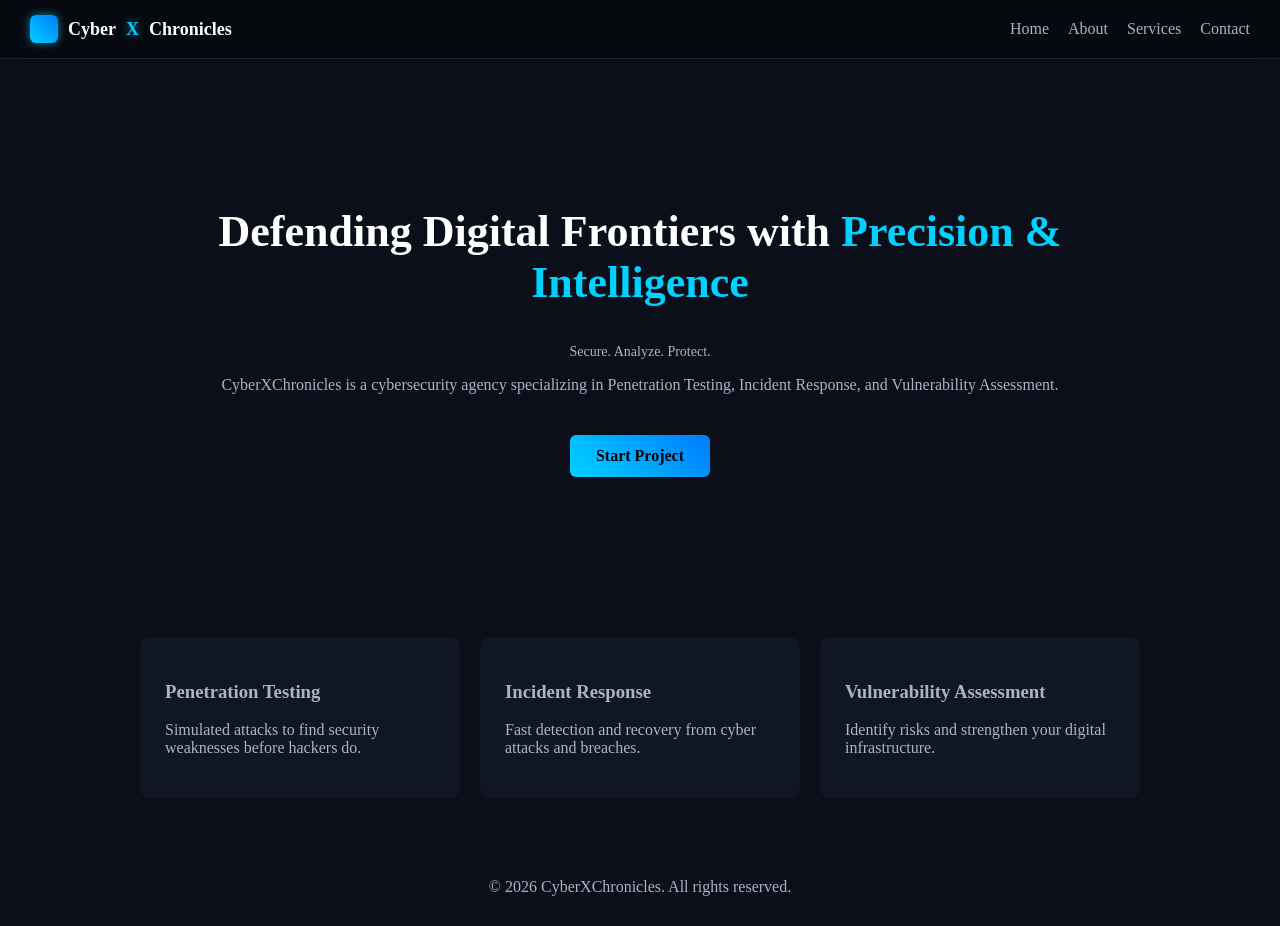
==== index.html @ 5a5d253e "Update index.html" ====
<!DOCTYPE html>
<html lang="en">
<head>
<meta charset="UTF-8">
<meta name="viewport" content="width=device-width, initial-scale=1.0">
<title>CyberXChronicles</title>

<link rel="icon" href="https://img.icons8.com/fluency/48/cyber-security.png">

<style>
:root{
  --bg:#0B0F19;
  --primary:#00D1FF;
  --text:#AAB4C5;
  --card:#111625;
  --glow:rgba(0,209,255,0.6);
}

body{
  margin:0;
  font-family:Segoe UI;
  background:var(--bg);
  color:var(--text);
}

/* HEADER */
header{
  display:flex;
  justify-content:space-between;
  align-items:center;
  padding:15px 30px;
  position:sticky;
  top:0;
  background:rgba(0,0,0,0.4);
  backdrop-filter:blur(10px);
  border-bottom:1px solid rgba(255,255,255,0.1);
}

/* LOGO */
.logo{
  display:flex;
  align-items:center;
  gap:10px;
  font-weight:bold;
  font-size:18px;
  color:white;
}

.logo-box{
  width:28px;
  height:28px;
  border-radius:6px;
  background:linear-gradient(45deg,#00D1FF,#007BFF);
  box-shadow:0 0 10px var(--glow);
}

.logo span{
  color:var(--primary);
  text-shadow:0 0 10px var(--glow);
}

/* NAV */
nav a{
  margin-left:15px;
  color:var(--text);
  text-decoration:none;
  transition:0.3s;
}

nav a:hover{
  color:var(--primary);
}

/* HERO */
.hero{
  text-align:center;
  padding:110px 20px;
  max-width:900px;
  margin:auto;
}

.hero h1{
  font-size:44px;
  color:white;
}

.hero span{
  color:var(--primary);
}

.tagline{
  margin-top:10px;
  font-size:14px;
  color:var(--text);
}

/* BUTTON */
.btn{
  display:inline-block;
  margin-top:25px;
  padding:12px 26px;
  background:linear-gradient(45deg,var(--primary),#007BFF);
  color:#000;
  font-weight:bold;
  border-radius:6px;
  text-decoration:none;
  transition:0.3s;
}

.btn:hover{
  box-shadow:0 0 18px var(--glow);
  transform:scale(1.05);
}

/* SECTION */
.section{
  max-width:1000px;
  margin:auto;
  padding:50px 20px;
}

.grid{
  display:grid;
  grid-template-columns:repeat(auto-fit,minmax(250px,1fr));
  gap:20px;
}

.card{
  background:var(--card);
  padding:25px;
  border-radius:10px;
  transition:0.3s;
}

.card:hover{
  transform:translateY(-6px);
  box-shadow:0 0 15px rgba(0,209,255,0.25);
}

/* FOOTER */
footer{
  text-align:center;
  padding:30px;
  color:var(--text);
}
</style>
</head>

<body>

<header>
  <div class="logo">
    <div class="logo-box"></div>
    Cyber<span>X</span>Chronicles
  </div>

  <nav>
    <a href="index.html">Home</a>
    <a href="about.html">About</a>
    <a href="services.html">Services</a>
    <a href="contact.html">Contact</a>
  </nav>
</header>

<!-- HERO -->
<section class="hero">
  <h1>Defending Digital Frontiers with <span>Precision & Intelligence</span></h1>

  <p class="tagline">Secure. Analyze. Protect.</p>

  <p>
    CyberXChronicles is a cybersecurity agency specializing in Penetration Testing,
    Incident Response, and Vulnerability Assessment.
  </p>

  <a href="services.html" class="btn">Start Project</a>
</section>

<!-- TRUST SECTION -->
<section class="section">
  <div class="grid">

    <div class="card">
      <h3>Penetration Testing</h3>
      <p>Simulated attacks to find security weaknesses before hackers do.</p>
    </div>

    <div class="card">
      <h3>Incident Response</h3>
      <p>Fast detection and recovery from cyber attacks and breaches.</p>
    </div>

    <div class="card">
      <h3>Vulnerability Assessment</h3>
      <p>Identify risks and strengthen your digital infrastructure.</p>
    </div>

  </div>
</section>

<footer>
  © 2026 CyberXChronicles. All rights reserved.
</footer>

</body>
</html>
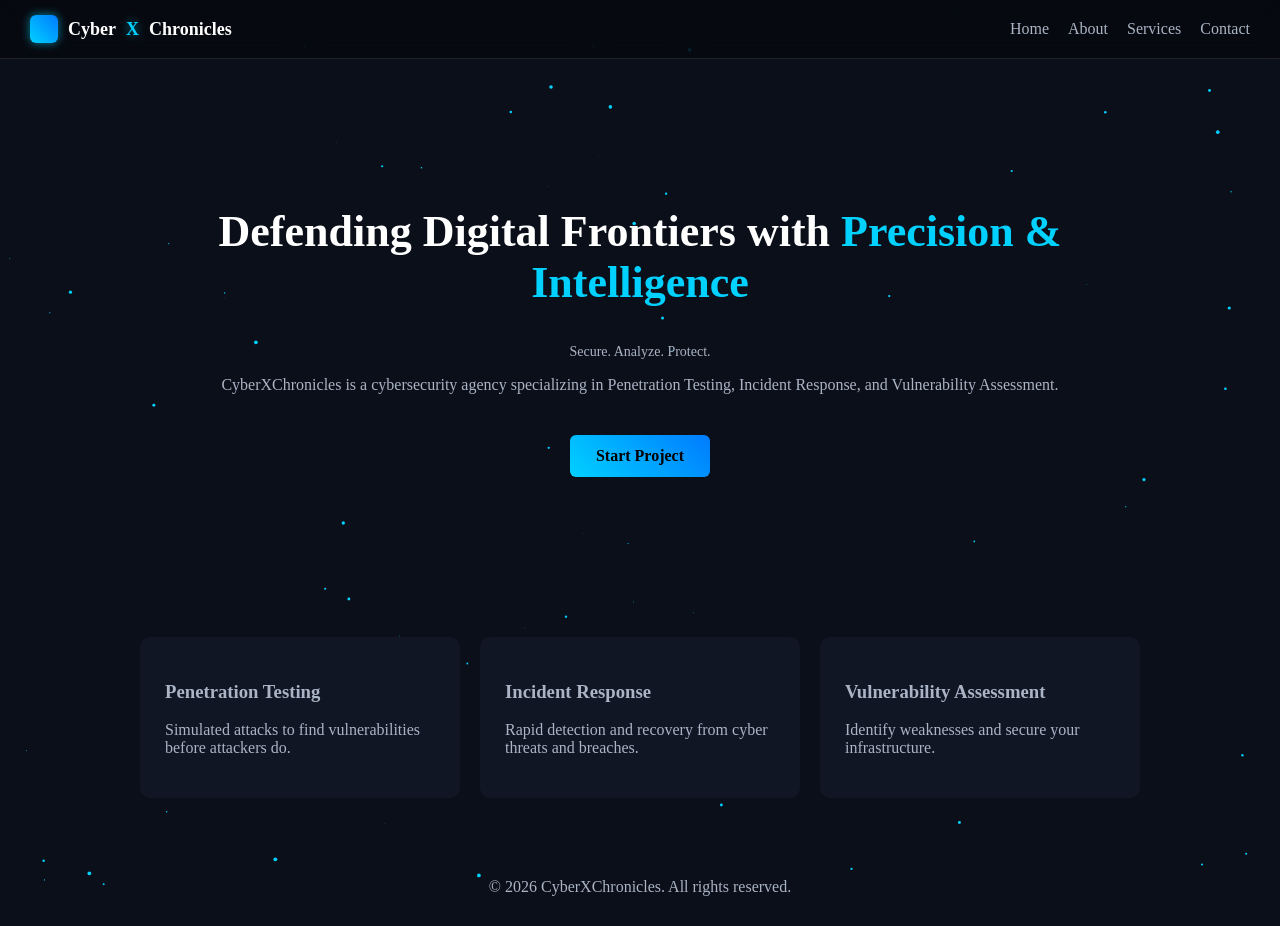
==== commit d2c37491: "Refactor index.html with new background animation" ====
--- a/index.html
+++ b/index.html
@@ -5,6 +5,7 @@
 <meta name="viewport" content="width=device-width, initial-scale=1.0">
 <title>CyberXChronicles</title>
 
+<!-- FAVICON -->
 <link rel="icon" href="https://img.icons8.com/fluency/48/cyber-security.png">
 
 <style>
@@ -21,6 +22,17 @@
   font-family:Segoe UI;
   background:var(--bg);
   color:var(--text);
+  overflow-x:hidden;
+}
+
+/* BACKGROUND */
+#bgCanvas{
+  position:fixed;
+  top:0;
+  left:0;
+  width:100%;
+  height:100%;
+  z-index:-1;
 }
 
 /* HEADER */
@@ -36,7 +48,6 @@
   border-bottom:1px solid rgba(255,255,255,0.1);
 }
 
-/* LOGO */
 .logo{
   display:flex;
   align-items:center;
@@ -59,7 +70,6 @@
   text-shadow:0 0 10px var(--glow);
 }
 
-/* NAV */
 nav a{
   margin-left:15px;
   color:var(--text);
@@ -91,10 +101,8 @@
 .tagline{
   margin-top:10px;
   font-size:14px;
-  color:var(--text);
-}
-
-/* BUTTON */
+}
+
 .btn{
   display:inline-block;
   margin-top:25px;
@@ -137,16 +145,17 @@
   box-shadow:0 0 15px rgba(0,209,255,0.25);
 }
 
-/* FOOTER */
 footer{
   text-align:center;
   padding:30px;
-  color:var(--text);
 }
 </style>
 </head>
 
 <body>
+
+<!-- CYBER BACKGROUND -->
+<canvas id="bgCanvas"></canvas>
 
 <header>
   <div class="logo">
@@ -169,30 +178,30 @@
   <p class="tagline">Secure. Analyze. Protect.</p>
 
   <p>
-    CyberXChronicles is a cybersecurity agency specializing in Penetration Testing,
-    Incident Response, and Vulnerability Assessment.
+    CyberXChronicles is a cybersecurity agency specializing in
+    Penetration Testing, Incident Response, and Vulnerability Assessment.
   </p>
 
   <a href="services.html" class="btn">Start Project</a>
 </section>
 
-<!-- TRUST SECTION -->
+<!-- SERVICES PREVIEW -->
 <section class="section">
   <div class="grid">
 
     <div class="card">
       <h3>Penetration Testing</h3>
-      <p>Simulated attacks to find security weaknesses before hackers do.</p>
+      <p>Simulated attacks to find vulnerabilities before attackers do.</p>
     </div>
 
     <div class="card">
       <h3>Incident Response</h3>
-      <p>Fast detection and recovery from cyber attacks and breaches.</p>
+      <p>Rapid detection and recovery from cyber threats and breaches.</p>
     </div>
 
     <div class="card">
       <h3>Vulnerability Assessment</h3>
-      <p>Identify risks and strengthen your digital infrastructure.</p>
+      <p>Identify weaknesses and secure your infrastructure.</p>
     </div>
 
   </div>
@@ -202,5 +211,53 @@
   © 2026 CyberXChronicles. All rights reserved.
 </footer>
 
+<!-- CYBER ANIMATION -->
+<script>
+const canvas = document.getElementById("bgCanvas");
+const ctx = canvas.getContext("2d");
+
+canvas.width = window.innerWidth;
+canvas.height = window.innerHeight;
+
+let particles = [];
+
+for(let i=0;i<80;i++){
+  particles.push({
+    x: Math.random()*canvas.width,
+    y: Math.random()*canvas.height,
+    size: Math.random()*2,
+    speedX: (Math.random()-0.5),
+    speedY: (Math.random()-0.5)
+  });
+}
+
+function animate(){
+  ctx.clearRect(0,0,canvas.width,canvas.height);
+
+  ctx.fillStyle = "#00D1FF";
+
+  particles.forEach(p=>{
+    p.x += p.speedX;
+    p.y += p.speedY;
+
+    if(p.x<0 || p.x>canvas.width) p.speedX *= -1;
+    if(p.y<0 || p.y>canvas.height) p.speedY *= -1;
+
+    ctx.beginPath();
+    ctx.arc(p.x,p.y,p.size,0,Math.PI*2);
+    ctx.fill();
+  });
+
+  requestAnimationFrame(animate);
+}
+
+animate();
+
+window.addEventListener("resize",()=>{
+  canvas.width = window.innerWidth;
+  canvas.height = window.innerHeight;
+});
+</script>
+
 </body>
 </html>
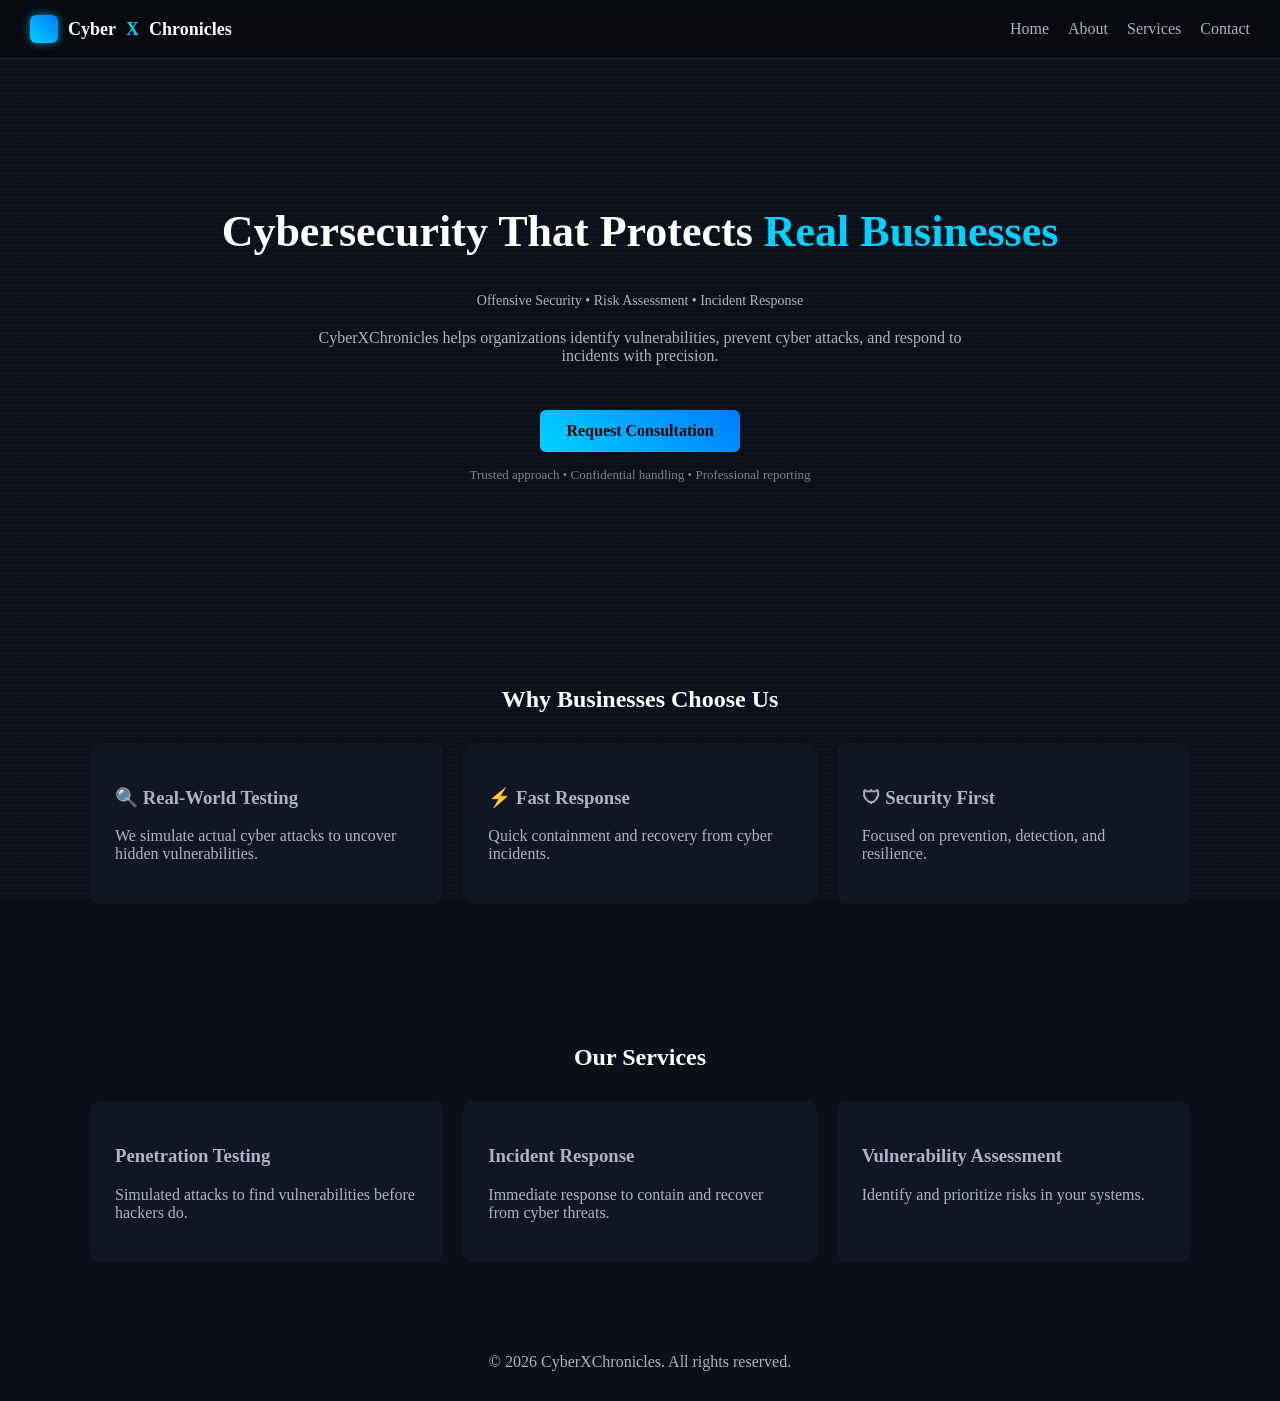
==== commit ef2609c1: "Refactor index.html for layout and design improvements Updated the HTML structure and styles for imp" ====
--- a/index.html
+++ b/index.html
@@ -5,7 +5,6 @@
 <meta name="viewport" content="width=device-width, initial-scale=1.0">
 <title>CyberXChronicles</title>
 
-<!-- FAVICON -->
 <link rel="icon" href="https://img.icons8.com/fluency/48/cyber-security.png">
 
 <style>
@@ -25,14 +24,31 @@
   overflow-x:hidden;
 }
 
-/* BACKGROUND */
+/* 🔥 CANVAS BACKGROUND */
 #bgCanvas{
   position:fixed;
   top:0;
   left:0;
   width:100%;
   height:100%;
+  z-index:-2;
+  opacity:0.4;
+}
+
+/* 🔥 SCANLINE EFFECT */
+.scanlines{
+  position:fixed;
+  width:100%;
+  height:100%;
+  background:repeating-linear-gradient(
+    to bottom,
+    rgba(255,255,255,0.02) 0px,
+    rgba(255,255,255,0.02) 1px,
+    transparent 2px,
+    transparent 4px
+  );
   z-index:-1;
+  pointer-events:none;
 }
 
 /* HEADER */
@@ -67,7 +83,6 @@
 
 .logo span{
   color:var(--primary);
-  text-shadow:0 0 10px var(--glow);
 }
 
 nav a{
@@ -122,9 +137,15 @@
 
 /* SECTION */
 .section{
-  max-width:1000px;
+  max-width:1100px;
   margin:auto;
-  padding:50px 20px;
+  padding:60px 20px;
+}
+
+.section h2{
+  text-align:center;
+  color:white;
+  margin-bottom:30px;
 }
 
 .grid{
@@ -154,8 +175,9 @@
 
 <body>
 
-<!-- CYBER BACKGROUND -->
+<!-- 🔥 BACKGROUND -->
 <canvas id="bgCanvas"></canvas>
+<div class="scanlines"></div>
 
 <header>
   <div class="logo">
@@ -173,37 +195,65 @@
 
 <!-- HERO -->
 <section class="hero">
-  <h1>Defending Digital Frontiers with <span>Precision & Intelligence</span></h1>
-
-  <p class="tagline">Secure. Analyze. Protect.</p>
-
-  <p>
-    CyberXChronicles is a cybersecurity agency specializing in
-    Penetration Testing, Incident Response, and Vulnerability Assessment.
+  <h1>Cybersecurity That Protects <span>Real Businesses</span></h1>
+
+  <p class="tagline">
+    Offensive Security • Risk Assessment • Incident Response
   </p>
 
-  <a href="services.html" class="btn">Start Project</a>
+  <p style="max-width:700px;margin:20px auto;">
+    CyberXChronicles helps organizations identify vulnerabilities,
+    prevent cyber attacks, and respond to incidents with precision.
+  </p>
+
+  <a href="contact.html" class="btn">Request Consultation</a>
+
+  <p style="margin-top:15px;font-size:13px;opacity:0.7;">
+    Trusted approach • Confidential handling • Professional reporting
+  </p>
 </section>
 
-<!-- SERVICES PREVIEW -->
+<!-- TRUST -->
 <section class="section">
+  <h2>Why Businesses Choose Us</h2>
+
   <div class="grid">
-
+    <div class="card">
+      <h3>🔍 Real-World Testing</h3>
+      <p>We simulate actual cyber attacks to uncover hidden vulnerabilities.</p>
+    </div>
+
+    <div class="card">
+      <h3>⚡ Fast Response</h3>
+      <p>Quick containment and recovery from cyber incidents.</p>
+    </div>
+
+    <div class="card">
+      <h3>🛡 Security First</h3>
+      <p>Focused on prevention, detection, and resilience.</p>
+    </div>
+  </div>
+</section>
+
+<!-- SERVICES -->
+<section class="section">
+  <h2>Our Services</h2>
+
+  <div class="grid">
     <div class="card">
       <h3>Penetration Testing</h3>
-      <p>Simulated attacks to find vulnerabilities before attackers do.</p>
+      <p>Simulated attacks to find vulnerabilities before hackers do.</p>
     </div>
 
     <div class="card">
       <h3>Incident Response</h3>
-      <p>Rapid detection and recovery from cyber threats and breaches.</p>
+      <p>Immediate response to contain and recover from cyber threats.</p>
     </div>
 
     <div class="card">
       <h3>Vulnerability Assessment</h3>
-      <p>Identify weaknesses and secure your infrastructure.</p>
-    </div>
-
+      <p>Identify and prioritize risks in your systems.</p>
+    </div>
   </div>
 </section>
 
@@ -211,7 +261,7 @@
   © 2026 CyberXChronicles. All rights reserved.
 </footer>
 
-<!-- CYBER ANIMATION -->
+<!-- 🔥 PROFESSIONAL GRID ANIMATION -->
 <script>
 const canvas = document.getElementById("bgCanvas");
 const ctx = canvas.getContext("2d");
@@ -219,39 +269,37 @@
 canvas.width = window.innerWidth;
 canvas.height = window.innerHeight;
 
-let particles = [];
-
-for(let i=0;i<80;i++){
-  particles.push({
-    x: Math.random()*canvas.width,
-    y: Math.random()*canvas.height,
-    size: Math.random()*2,
-    speedX: (Math.random()-0.5),
-    speedY: (Math.random()-0.5)
-  });
-}
-
-function animate(){
+let offset = 0;
+
+function drawGrid(){
   ctx.clearRect(0,0,canvas.width,canvas.height);
 
-  ctx.fillStyle = "#00D1FF";
-
-  particles.forEach(p=>{
-    p.x += p.speedX;
-    p.y += p.speedY;
-
-    if(p.x<0 || p.x>canvas.width) p.speedX *= -1;
-    if(p.y<0 || p.y>canvas.height) p.speedY *= -1;
-
+  ctx.strokeStyle = "rgba(0, 209, 255, 0.08)";
+  ctx.lineWidth = 1;
+
+  const spacing = 40;
+
+  for(let x = offset; x < canvas.width; x += spacing){
     ctx.beginPath();
-    ctx.arc(p.x,p.y,p.size,0,Math.PI*2);
-    ctx.fill();
-  });
-
-  requestAnimationFrame(animate);
-}
-
-animate();
+    ctx.moveTo(x,0);
+    ctx.lineTo(x,canvas.height);
+    ctx.stroke();
+  }
+
+  for(let y = offset; y < canvas.height; y += spacing){
+    ctx.beginPath();
+    ctx.moveTo(0,y);
+    ctx.lineTo(canvas.width,y);
+    ctx.stroke();
+  }
+
+  offset += 0.3;
+  if(offset > spacing) offset = 0;
+
+  requestAnimationFrame(drawGrid);
+}
+
+drawGrid();
 
 window.addEventListener("resize",()=>{
   canvas.width = window.innerWidth;
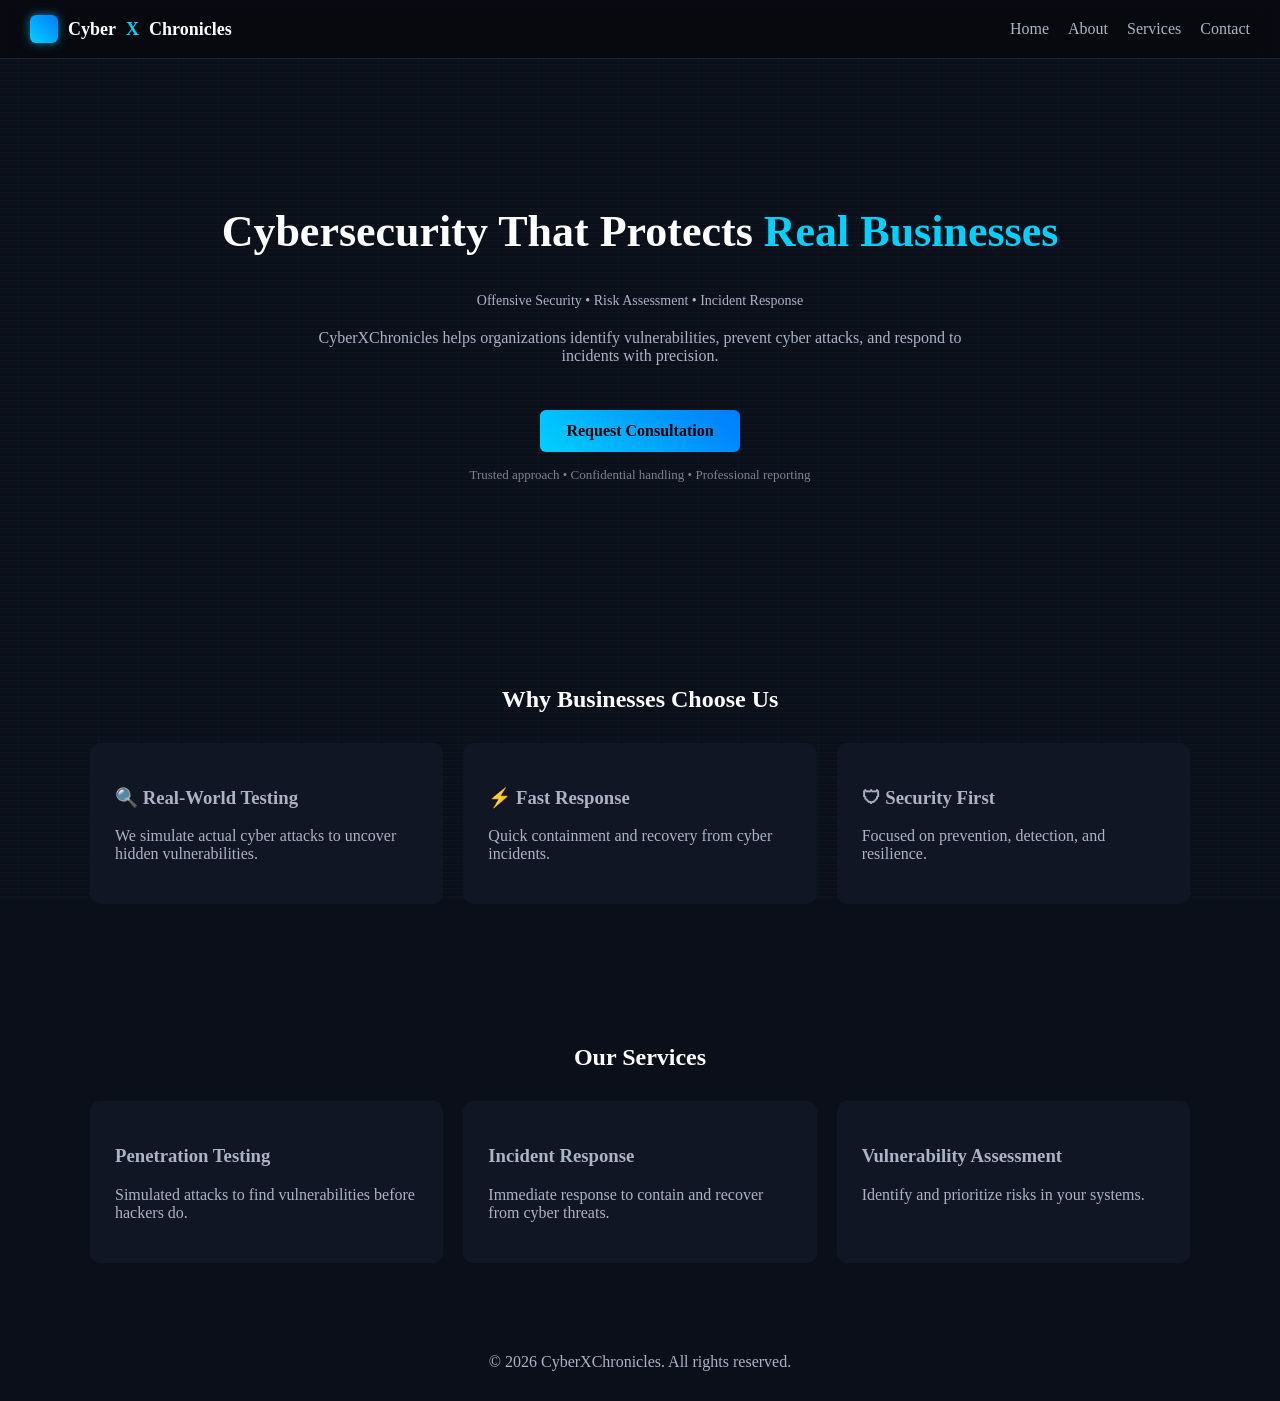
==== commit 8822fa99: "Fix HTML entity encoding in index.html" ====
--- a/index.html
+++ b/index.html
@@ -206,7 +206,7 @@
     prevent cyber attacks, and respond to incidents with precision.
   </p>
 
-  <a href="contact.html" class="btn">Request Consultation</a>
+  <a href="services.html" class="btn">Request Consultation</a>
 
   <p style="margin-top:15px;font-size:13px;opacity:0.7;">
     Trusted approach • Confidential handling • Professional reporting
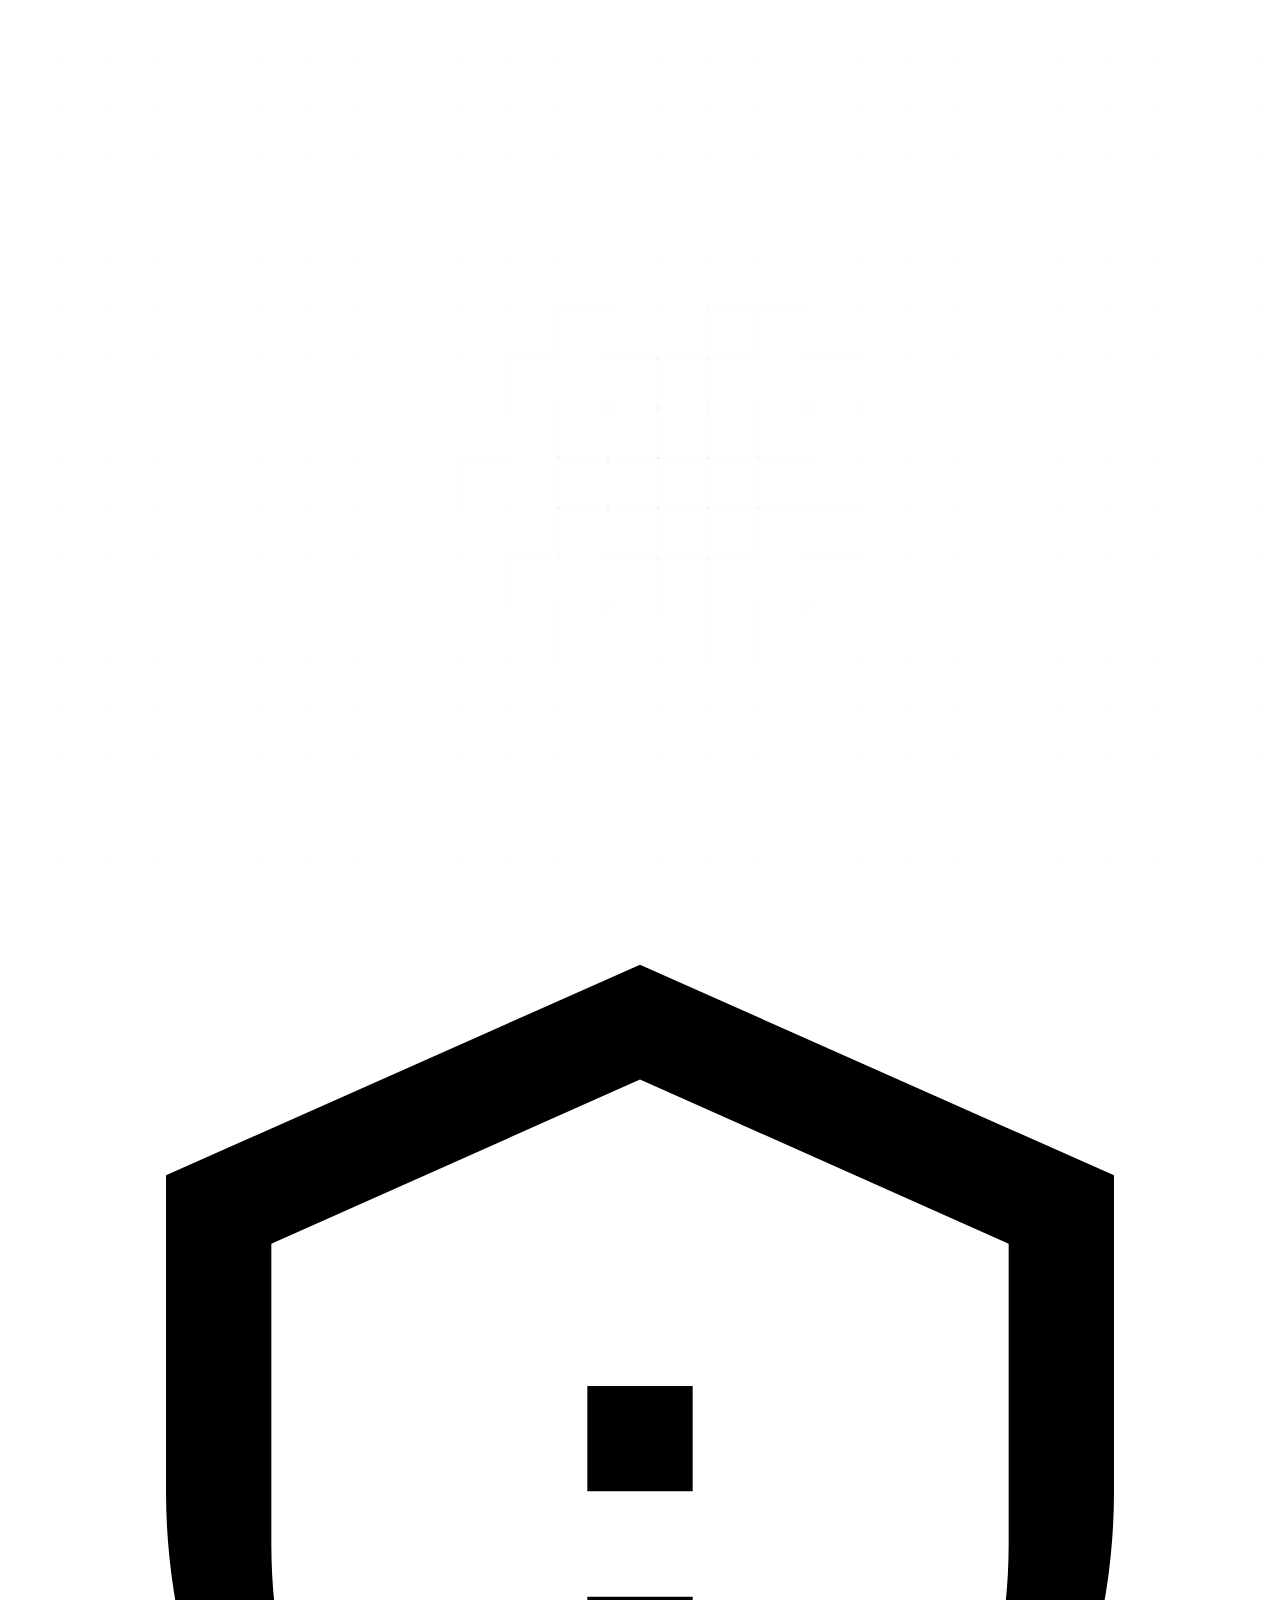
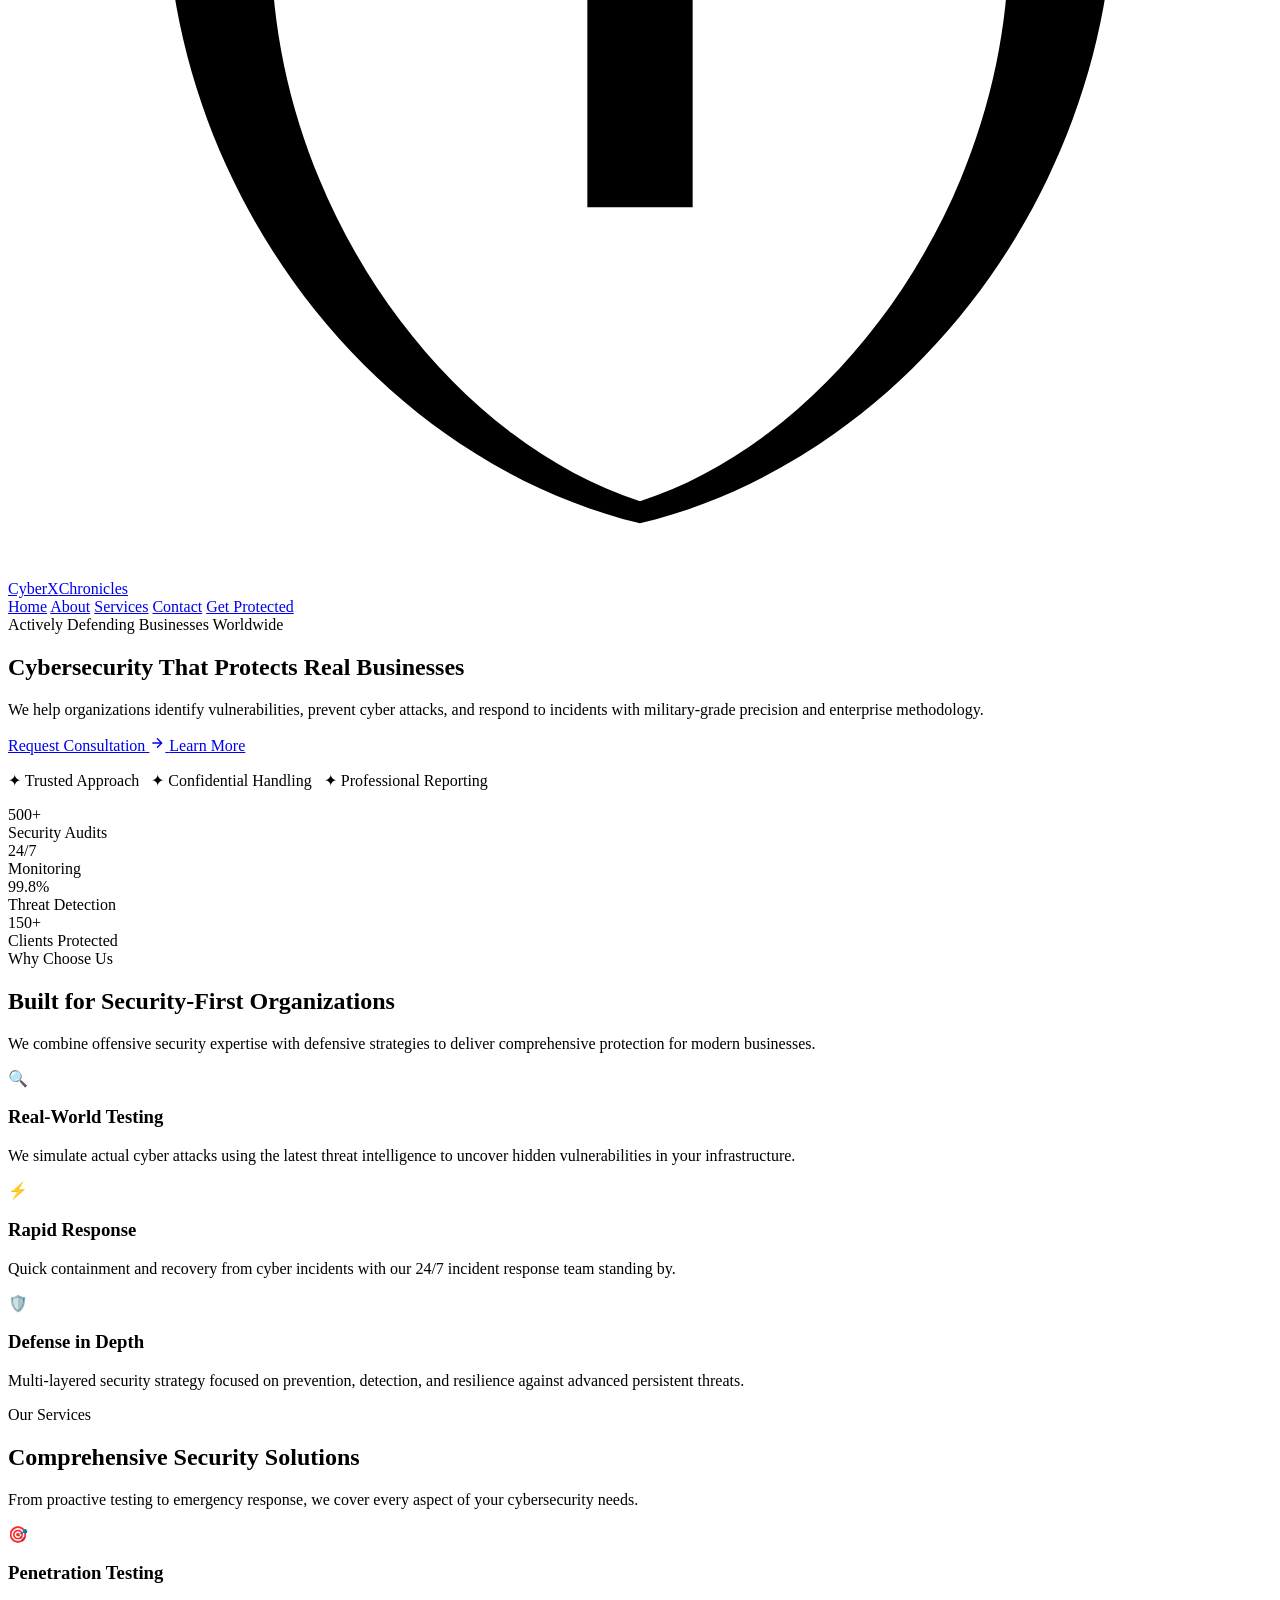
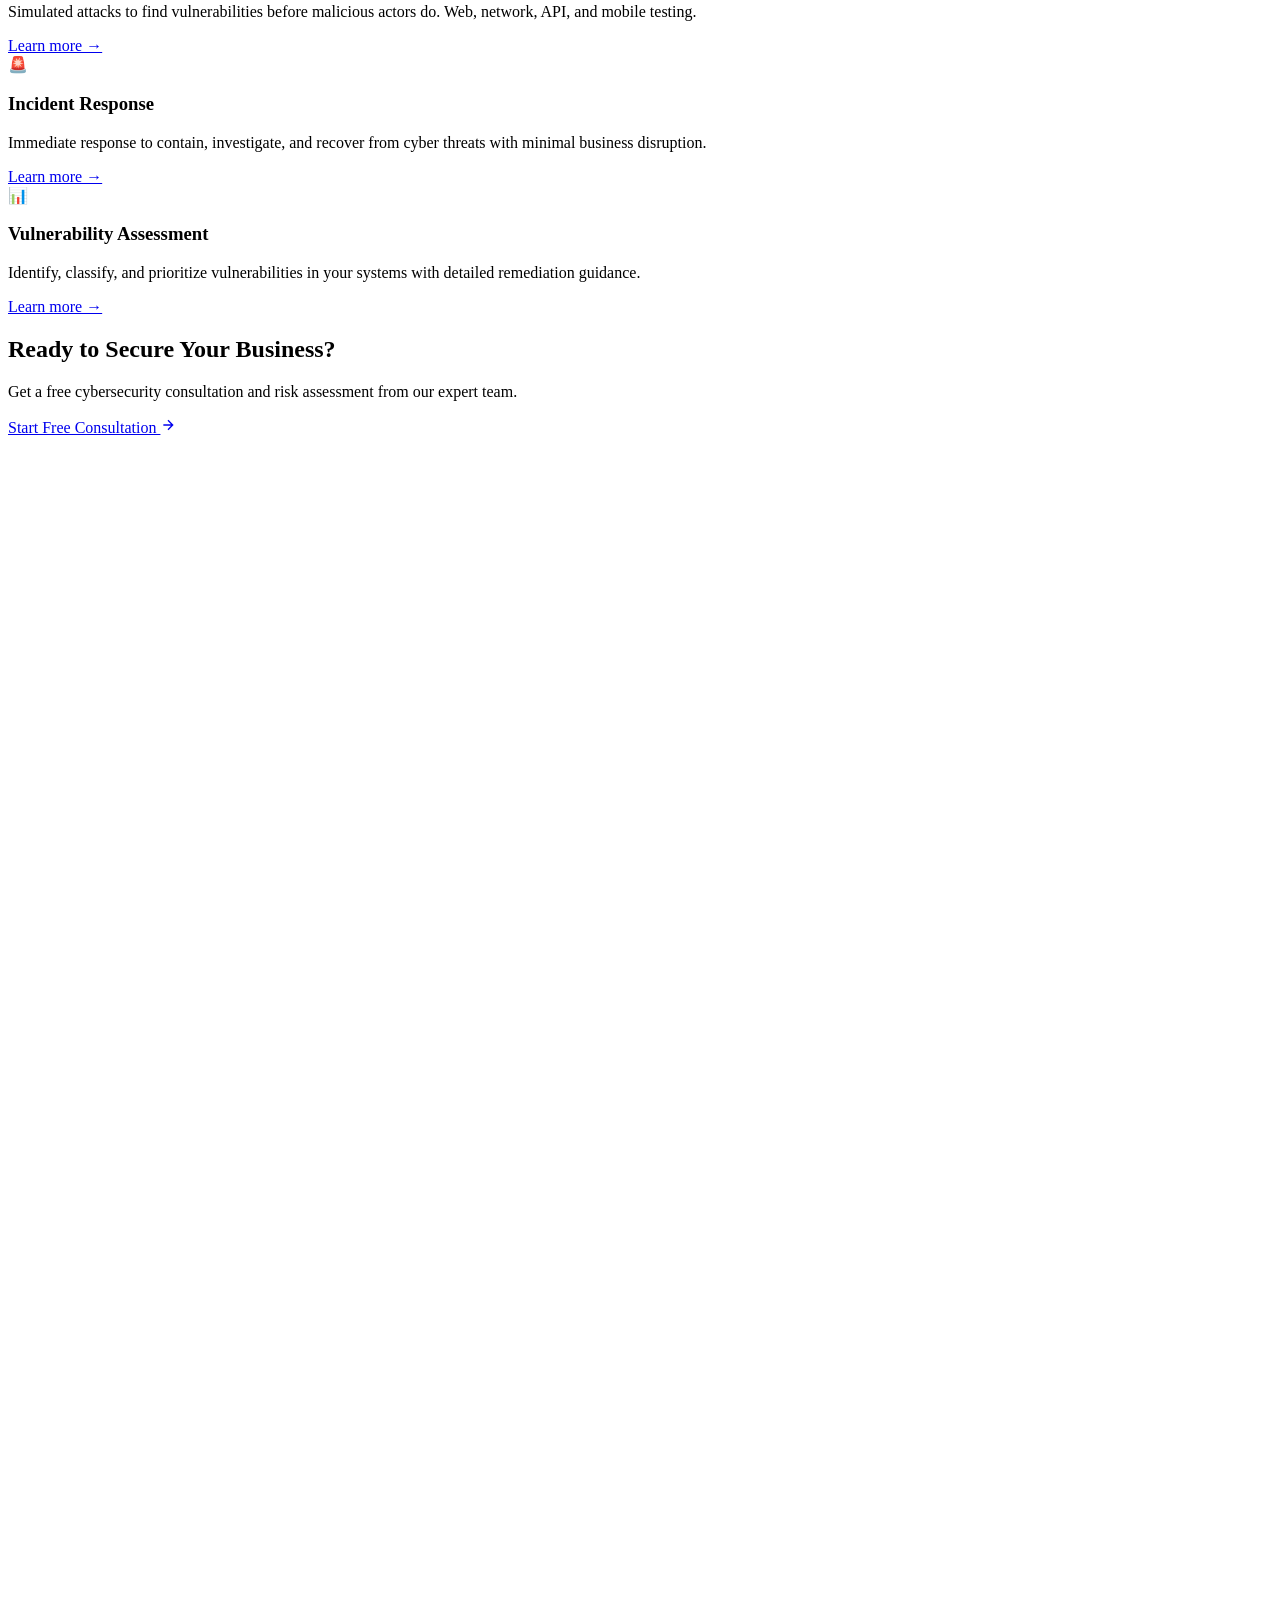
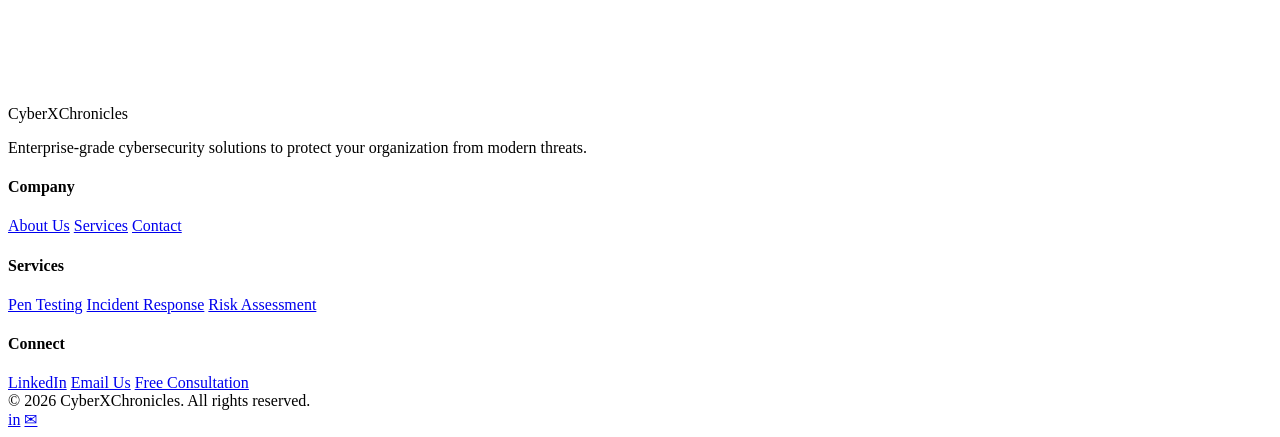
==== commit 5fffb25c: "Refactor index.html for improved structure and content Updated the index.html file to enhance the st" ====
--- a/index.html
+++ b/index.html
@@ -3,308 +3,279 @@
 <head>
 <meta charset="UTF-8">
 <meta name="viewport" content="width=device-width, initial-scale=1.0">
-<title>CyberXChronicles</title>
-
+<title>CyberXChronicles — Enterprise Cybersecurity Solutions</title>
+<meta name="description" content="CyberXChronicles provides enterprise-grade penetration testing, incident response, and vulnerability assessment services to protect your business.">
 <link rel="icon" href="https://img.icons8.com/fluency/48/cyber-security.png">
-
-<style>
-:root{
-  --bg:#0B0F19;
-  --primary:#00D1FF;
-  --text:#AAB4C5;
-  --card:#111625;
-  --glow:rgba(0,209,255,0.6);
-}
-
-body{
-  margin:0;
-  font-family:Segoe UI;
-  background:var(--bg);
-  color:var(--text);
-  overflow-x:hidden;
-}
-
-/* 🔥 CANVAS BACKGROUND */
-#bgCanvas{
-  position:fixed;
-  top:0;
-  left:0;
-  width:100%;
-  height:100%;
-  z-index:-2;
-  opacity:0.4;
-}
-
-/* 🔥 SCANLINE EFFECT */
-.scanlines{
-  position:fixed;
-  width:100%;
-  height:100%;
-  background:repeating-linear-gradient(
-    to bottom,
-    rgba(255,255,255,0.02) 0px,
-    rgba(255,255,255,0.02) 1px,
-    transparent 2px,
-    transparent 4px
-  );
-  z-index:-1;
-  pointer-events:none;
-}
-
-/* HEADER */
-header{
-  display:flex;
-  justify-content:space-between;
-  align-items:center;
-  padding:15px 30px;
-  position:sticky;
-  top:0;
-  background:rgba(0,0,0,0.4);
-  backdrop-filter:blur(10px);
-  border-bottom:1px solid rgba(255,255,255,0.1);
-}
-
-.logo{
-  display:flex;
-  align-items:center;
-  gap:10px;
-  font-weight:bold;
-  font-size:18px;
-  color:white;
-}
-
-.logo-box{
-  width:28px;
-  height:28px;
-  border-radius:6px;
-  background:linear-gradient(45deg,#00D1FF,#007BFF);
-  box-shadow:0 0 10px var(--glow);
-}
-
-.logo span{
-  color:var(--primary);
-}
-
-nav a{
-  margin-left:15px;
-  color:var(--text);
-  text-decoration:none;
-  transition:0.3s;
-}
-
-nav a:hover{
-  color:var(--primary);
-}
-
-/* HERO */
-.hero{
-  text-align:center;
-  padding:110px 20px;
-  max-width:900px;
-  margin:auto;
-}
-
-.hero h1{
-  font-size:44px;
-  color:white;
-}
-
-.hero span{
-  color:var(--primary);
-}
-
-.tagline{
-  margin-top:10px;
-  font-size:14px;
-}
-
-.btn{
-  display:inline-block;
-  margin-top:25px;
-  padding:12px 26px;
-  background:linear-gradient(45deg,var(--primary),#007BFF);
-  color:#000;
-  font-weight:bold;
-  border-radius:6px;
-  text-decoration:none;
-  transition:0.3s;
-}
-
-.btn:hover{
-  box-shadow:0 0 18px var(--glow);
-  transform:scale(1.05);
-}
-
-/* SECTION */
-.section{
-  max-width:1100px;
-  margin:auto;
-  padding:60px 20px;
-}
-
-.section h2{
-  text-align:center;
-  color:white;
-  margin-bottom:30px;
-}
-
-.grid{
-  display:grid;
-  grid-template-columns:repeat(auto-fit,minmax(250px,1fr));
-  gap:20px;
-}
-
-.card{
-  background:var(--card);
-  padding:25px;
-  border-radius:10px;
-  transition:0.3s;
-}
-
-.card:hover{
-  transform:translateY(-6px);
-  box-shadow:0 0 15px rgba(0,209,255,0.25);
-}
-
-footer{
-  text-align:center;
-  padding:30px;
-}
-</style>
+<link rel="stylesheet" href="style.css">
 </head>
 
 <body>
 
-<!-- 🔥 BACKGROUND -->
+<!-- BG EFFECTS -->
 <canvas id="bgCanvas"></canvas>
-<div class="scanlines"></div>
-
+<div class="bg-glow bg-glow-1"></div>
+<div class="bg-glow bg-glow-2"></div>
+
+<!-- HEADER -->
 <header>
-  <div class="logo">
-    <div class="logo-box"></div>
-    Cyber<span>X</span>Chronicles
-  </div>
+  <a href="index.html" class="logo">
+    <div class="logo-icon">
+      <svg viewBox="0 0 24 24"><path d="M12 1L3 5v6c0 5.55 3.84 10.74 9 12 5.16-1.26 9-6.45 9-12V5l-9-4zm0 2.18l7 3.12v5.7c0 4.83-3.23 9.36-7 10.58-3.77-1.22-7-5.75-7-10.58V6.3l7-3.12zm-1 5.82v2h2v-2h-2zm0 4v4h2v-4h-2z"/></svg>
+    </div>
+    <span class="logo-text">Cyber<span>X</span>Chronicles</span>
+  </a>
 
   <nav>
-    <a href="index.html">Home</a>
+    <a href="index.html" class="active">Home</a>
     <a href="about.html">About</a>
     <a href="services.html">Services</a>
     <a href="contact.html">Contact</a>
+    <a href="services.html" class="nav-cta">Get Protected</a>
   </nav>
 </header>
 
 <!-- HERO -->
 <section class="hero">
-  <h1>Cybersecurity That Protects <span>Real Businesses</span></h1>
-
-  <p class="tagline">
-    Offensive Security • Risk Assessment • Incident Response
+  <div class="hero-badge">
+    <span class="dot"></span>
+    Actively Defending Businesses Worldwide
+  </div>
+
+  <h1>Cybersecurity That Protects <span class="gradient-text">Real Businesses</span></h1>
+
+  <p class="subtitle">
+    We help organizations identify vulnerabilities, prevent cyber attacks, and respond to incidents with military-grade precision and enterprise methodology.
   </p>
 
-  <p style="max-width:700px;margin:20px auto;">
-    CyberXChronicles helps organizations identify vulnerabilities,
-    prevent cyber attacks, and respond to incidents with precision.
+  <div class="hero-actions">
+    <a href="services.html" class="btn-primary">
+      Request Consultation
+      <svg width="16" height="16" viewBox="0 0 24 24" fill="none" stroke="currentColor" stroke-width="2"><path d="M5 12h14M12 5l7 7-7 7"/></svg>
+    </a>
+    <a href="about.html" class="btn-secondary">
+      Learn More
+    </a>
+  </div>
+
+  <p class="hero-trust">
+    ✦ Trusted Approach &nbsp; ✦ Confidential Handling &nbsp; ✦ Professional Reporting
   </p>
-
-  <a href="services.html" class="btn">Request Consultation</a>
-
-  <p style="margin-top:15px;font-size:13px;opacity:0.7;">
-    Trusted approach • Confidential handling • Professional reporting
-  </p>
-</section>
-
-<!-- TRUST -->
-<section class="section">
-  <h2>Why Businesses Choose Us</h2>
-
-  <div class="grid">
-    <div class="card">
-      <h3>🔍 Real-World Testing</h3>
-      <p>We simulate actual cyber attacks to uncover hidden vulnerabilities.</p>
-    </div>
-
-    <div class="card">
-      <h3>⚡ Fast Response</h3>
-      <p>Quick containment and recovery from cyber incidents.</p>
-    </div>
-
-    <div class="card">
-      <h3>🛡 Security First</h3>
-      <p>Focused on prevention, detection, and resilience.</p>
+</section>
+
+<!-- STATS -->
+<section class="section fade-in">
+  <div class="stats-grid">
+    <div class="stat-item">
+      <div class="stat-number">500<span>+</span></div>
+      <div class="stat-label">Security Audits</div>
+    </div>
+    <div class="stat-item">
+      <div class="stat-number">24<span>/7</span></div>
+      <div class="stat-label">Monitoring</div>
+    </div>
+    <div class="stat-item">
+      <div class="stat-number">99.8<span>%</span></div>
+      <div class="stat-label">Threat Detection</div>
+    </div>
+    <div class="stat-item">
+      <div class="stat-number">150<span>+</span></div>
+      <div class="stat-label">Clients Protected</div>
+    </div>
+  </div>
+</section>
+
+<!-- WHY US -->
+<section class="section fade-in">
+  <div class="section-label">Why Choose Us</div>
+  <h2>Built for Security-First Organizations</h2>
+  <p class="section-desc">We combine offensive security expertise with defensive strategies to deliver comprehensive protection for modern businesses.</p>
+
+  <div class="grid grid-3">
+    <div class="card">
+      <div class="card-icon">🔍</div>
+      <h3>Real-World Testing</h3>
+      <p>We simulate actual cyber attacks using the latest threat intelligence to uncover hidden vulnerabilities in your infrastructure.</p>
+    </div>
+
+    <div class="card">
+      <div class="card-icon">⚡</div>
+      <h3>Rapid Response</h3>
+      <p>Quick containment and recovery from cyber incidents with our 24/7 incident response team standing by.</p>
+    </div>
+
+    <div class="card">
+      <div class="card-icon">🛡️</div>
+      <h3>Defense in Depth</h3>
+      <p>Multi-layered security strategy focused on prevention, detection, and resilience against advanced persistent threats.</p>
     </div>
   </div>
 </section>
 
 <!-- SERVICES -->
-<section class="section">
-  <h2>Our Services</h2>
-
-  <div class="grid">
-    <div class="card">
+<section class="section fade-in">
+  <div class="section-center">
+    <div class="section-label">Our Services</div>
+    <h2>Comprehensive Security Solutions</h2>
+    <p class="section-desc">From proactive testing to emergency response, we cover every aspect of your cybersecurity needs.</p>
+  </div>
+
+  <div class="grid grid-3">
+    <div class="card">
+      <div class="card-icon">🎯</div>
       <h3>Penetration Testing</h3>
-      <p>Simulated attacks to find vulnerabilities before hackers do.</p>
-    </div>
-
-    <div class="card">
+      <p>Simulated attacks to find vulnerabilities before malicious actors do. Web, network, API, and mobile testing.</p>
+      <a href="services.html" class="card-link">Learn more →</a>
+    </div>
+
+    <div class="card">
+      <div class="card-icon">🚨</div>
       <h3>Incident Response</h3>
-      <p>Immediate response to contain and recover from cyber threats.</p>
-    </div>
-
-    <div class="card">
+      <p>Immediate response to contain, investigate, and recover from cyber threats with minimal business disruption.</p>
+      <a href="services.html" class="card-link">Learn more →</a>
+    </div>
+
+    <div class="card">
+      <div class="card-icon">📊</div>
       <h3>Vulnerability Assessment</h3>
-      <p>Identify and prioritize risks in your systems.</p>
-    </div>
-  </div>
-</section>
-
+      <p>Identify, classify, and prioritize vulnerabilities in your systems with detailed remediation guidance.</p>
+      <a href="services.html" class="card-link">Learn more →</a>
+    </div>
+  </div>
+</section>
+
+<!-- CTA -->
+<section class="section fade-in">
+  <div class="cta-banner">
+    <h2>Ready to Secure Your Business?</h2>
+    <p>Get a free cybersecurity consultation and risk assessment from our expert team.</p>
+    <a href="services.html" class="btn-primary">
+      Start Free Consultation
+      <svg width="16" height="16" viewBox="0 0 24 24" fill="none" stroke="currentColor" stroke-width="2"><path d="M5 12h14M12 5l7 7-7 7"/></svg>
+    </a>
+  </div>
+</section>
+
+<!-- FOOTER -->
 <footer>
-  © 2026 CyberXChronicles. All rights reserved.
+  <div class="footer-inner">
+    <div class="footer-brand">
+      <div class="logo">
+        <div class="logo-icon">
+          <svg viewBox="0 0 24 24"><path d="M12 1L3 5v6c0 5.55 3.84 10.74 9 12 5.16-1.26 9-6.45 9-12V5l-9-4z" fill="white"/></svg>
+        </div>
+        <span class="logo-text">Cyber<span>X</span>Chronicles</span>
+      </div>
+      <p>Enterprise-grade cybersecurity solutions to protect your organization from modern threats.</p>
+    </div>
+
+    <div class="footer-col">
+      <h4>Company</h4>
+      <a href="about.html">About Us</a>
+      <a href="services.html">Services</a>
+      <a href="contact.html">Contact</a>
+    </div>
+
+    <div class="footer-col">
+      <h4>Services</h4>
+      <a href="services.html">Pen Testing</a>
+      <a href="services.html">Incident Response</a>
+      <a href="services.html">Risk Assessment</a>
+    </div>
+
+    <div class="footer-col">
+      <h4>Connect</h4>
+      <a href="https://www.linkedin.com/company/cyberxchronicles/" target="_blank">LinkedIn</a>
+      <a href="contact.html">Email Us</a>
+      <a href="services.html">Free Consultation</a>
+    </div>
+  </div>
+
+  <div class="footer-bottom">
+    <span>© 2026 CyberXChronicles. All rights reserved.</span>
+    <div class="footer-socials">
+      <a href="https://www.linkedin.com/company/cyberxchronicles/" target="_blank" title="LinkedIn">in</a>
+      <a href="contact.html" title="Email">✉</a>
+    </div>
+  </div>
 </footer>
 
-<!-- 🔥 PROFESSIONAL GRID ANIMATION -->
+<!-- SCRIPTS -->
 <script>
+// Grid animation
 const canvas = document.getElementById("bgCanvas");
 const ctx = canvas.getContext("2d");
-
 canvas.width = window.innerWidth;
 canvas.height = window.innerHeight;
 
 let offset = 0;
-
-function drawGrid(){
-  ctx.clearRect(0,0,canvas.width,canvas.height);
-
-  ctx.strokeStyle = "rgba(0, 209, 255, 0.08)";
-  ctx.lineWidth = 1;
-
-  const spacing = 40;
-
-  for(let x = offset; x < canvas.width; x += spacing){
-    ctx.beginPath();
-    ctx.moveTo(x,0);
-    ctx.lineTo(x,canvas.height);
-    ctx.stroke();
+let mouseX = canvas.width / 2;
+let mouseY = canvas.height / 2;
+
+document.addEventListener("mousemove", e => {
+  mouseX = e.clientX;
+  mouseY = e.clientY;
+});
+
+function drawGrid() {
+  ctx.clearRect(0, 0, canvas.width, canvas.height);
+
+  const spacing = 50;
+  const maxDist = 250;
+
+  for (let x = 0; x < canvas.width; x += spacing) {
+    for (let y = 0; y < canvas.height; y += spacing) {
+      const dx = x - mouseX;
+      const dy = y - mouseY;
+      const dist = Math.sqrt(dx * dx + dy * dy);
+      const alpha = Math.max(0.03, 0.15 * (1 - dist / maxDist));
+
+      ctx.beginPath();
+      ctx.arc(x, y, 1.2, 0, Math.PI * 2);
+      ctx.fillStyle = `rgba(14, 165, 233, ${alpha})`;
+      ctx.fill();
+
+      if (dist < maxDist) {
+        ctx.beginPath();
+        ctx.moveTo(x, y);
+        if (x + spacing < canvas.width) {
+          ctx.lineTo(x + spacing, y);
+          ctx.strokeStyle = `rgba(14, 165, 233, ${alpha * 0.4})`;
+          ctx.lineWidth = 0.5;
+          ctx.stroke();
+        }
+        ctx.beginPath();
+        ctx.moveTo(x, y);
+        if (y + spacing < canvas.height) {
+          ctx.lineTo(x, y + spacing);
+          ctx.strokeStyle = `rgba(14, 165, 233, ${alpha * 0.4})`;
+          ctx.lineWidth = 0.5;
+          ctx.stroke();
+        }
+      }
+    }
   }
 
-  for(let y = offset; y < canvas.height; y += spacing){
-    ctx.beginPath();
-    ctx.moveTo(0,y);
-    ctx.lineTo(canvas.width,y);
-    ctx.stroke();
-  }
-
-  offset += 0.3;
-  if(offset > spacing) offset = 0;
-
+  offset += 0.2;
   requestAnimationFrame(drawGrid);
 }
 
 drawGrid();
 
-window.addEventListener("resize",()=>{
+window.addEventListener("resize", () => {
   canvas.width = window.innerWidth;
   canvas.height = window.innerHeight;
 });
+
+// Scroll reveal
+const observer = new IntersectionObserver((entries) => {
+  entries.forEach(entry => {
+    if (entry.isIntersecting) {
+      entry.target.classList.add('visible');
+    }
+  });
+}, { threshold: 0.1 });
+
+document.querySelectorAll('.fade-in').forEach(el => observer.observe(el));
 </script>
 
 </body>
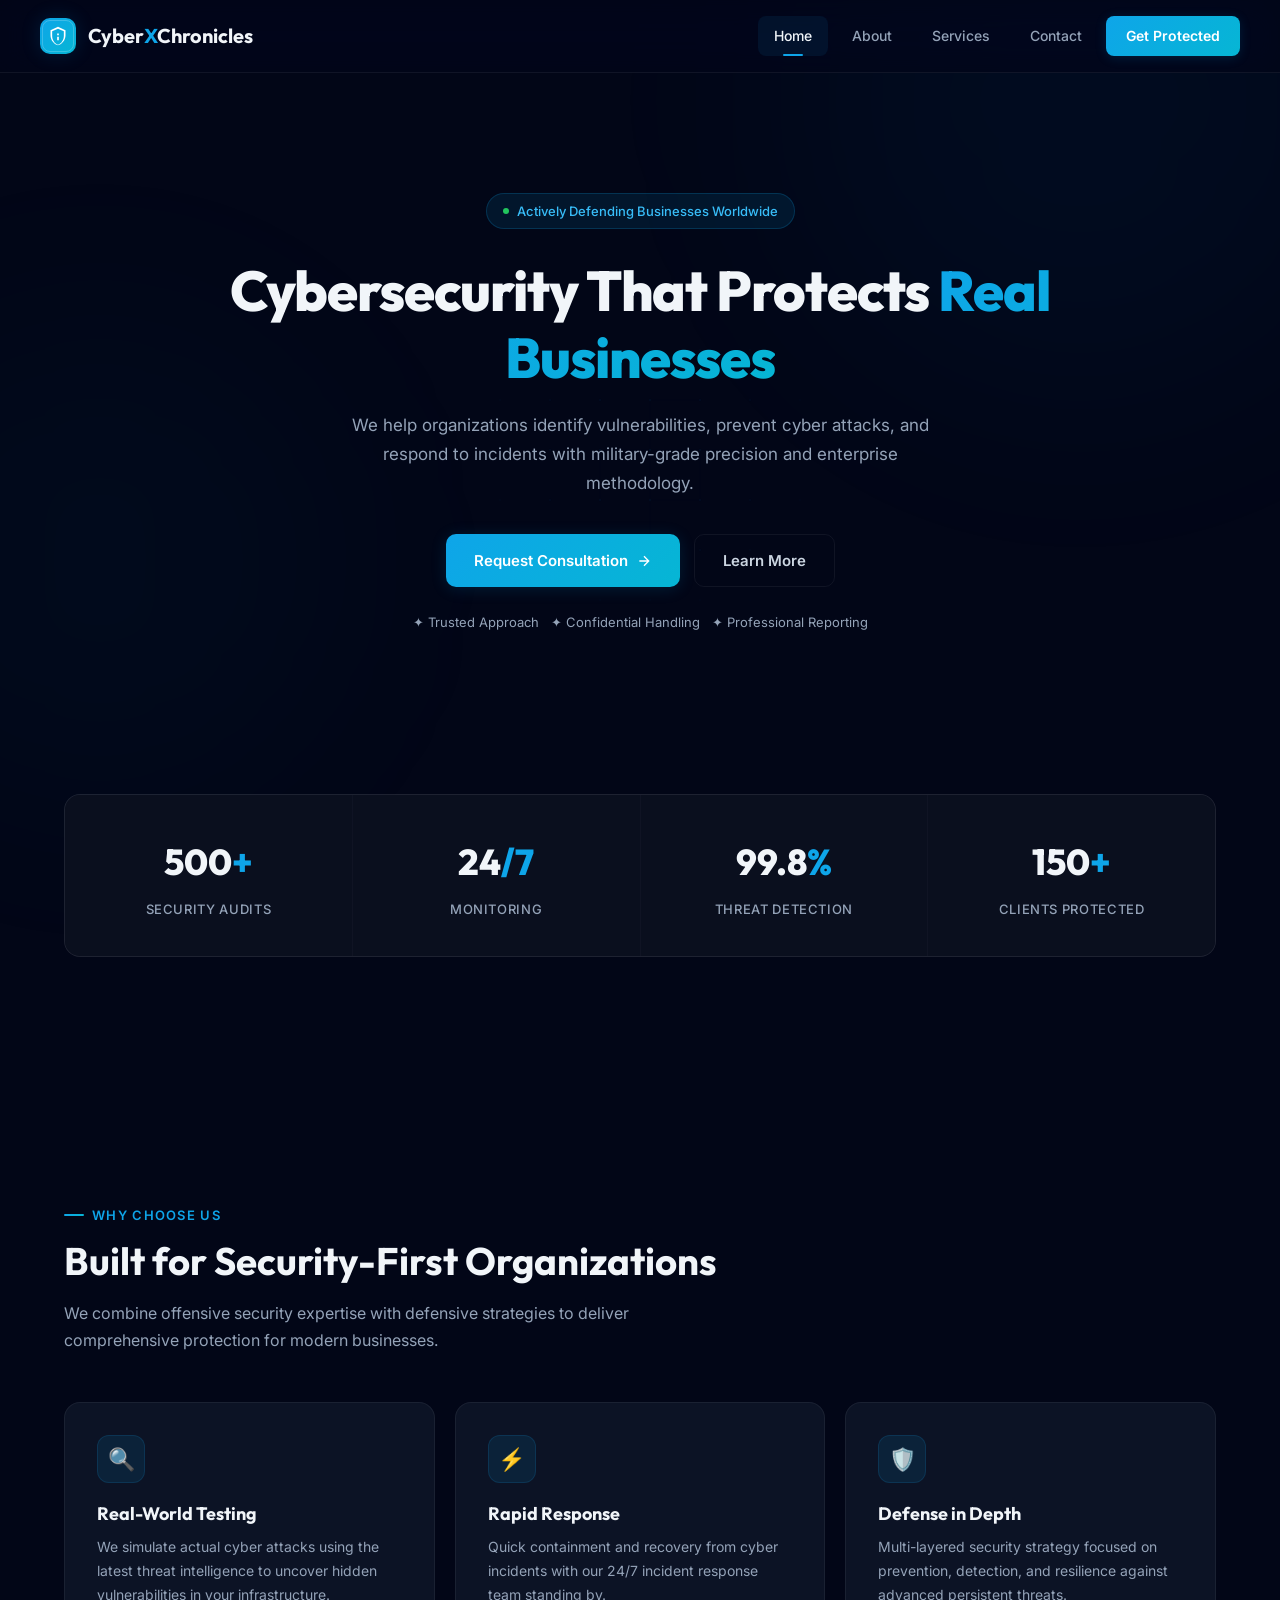
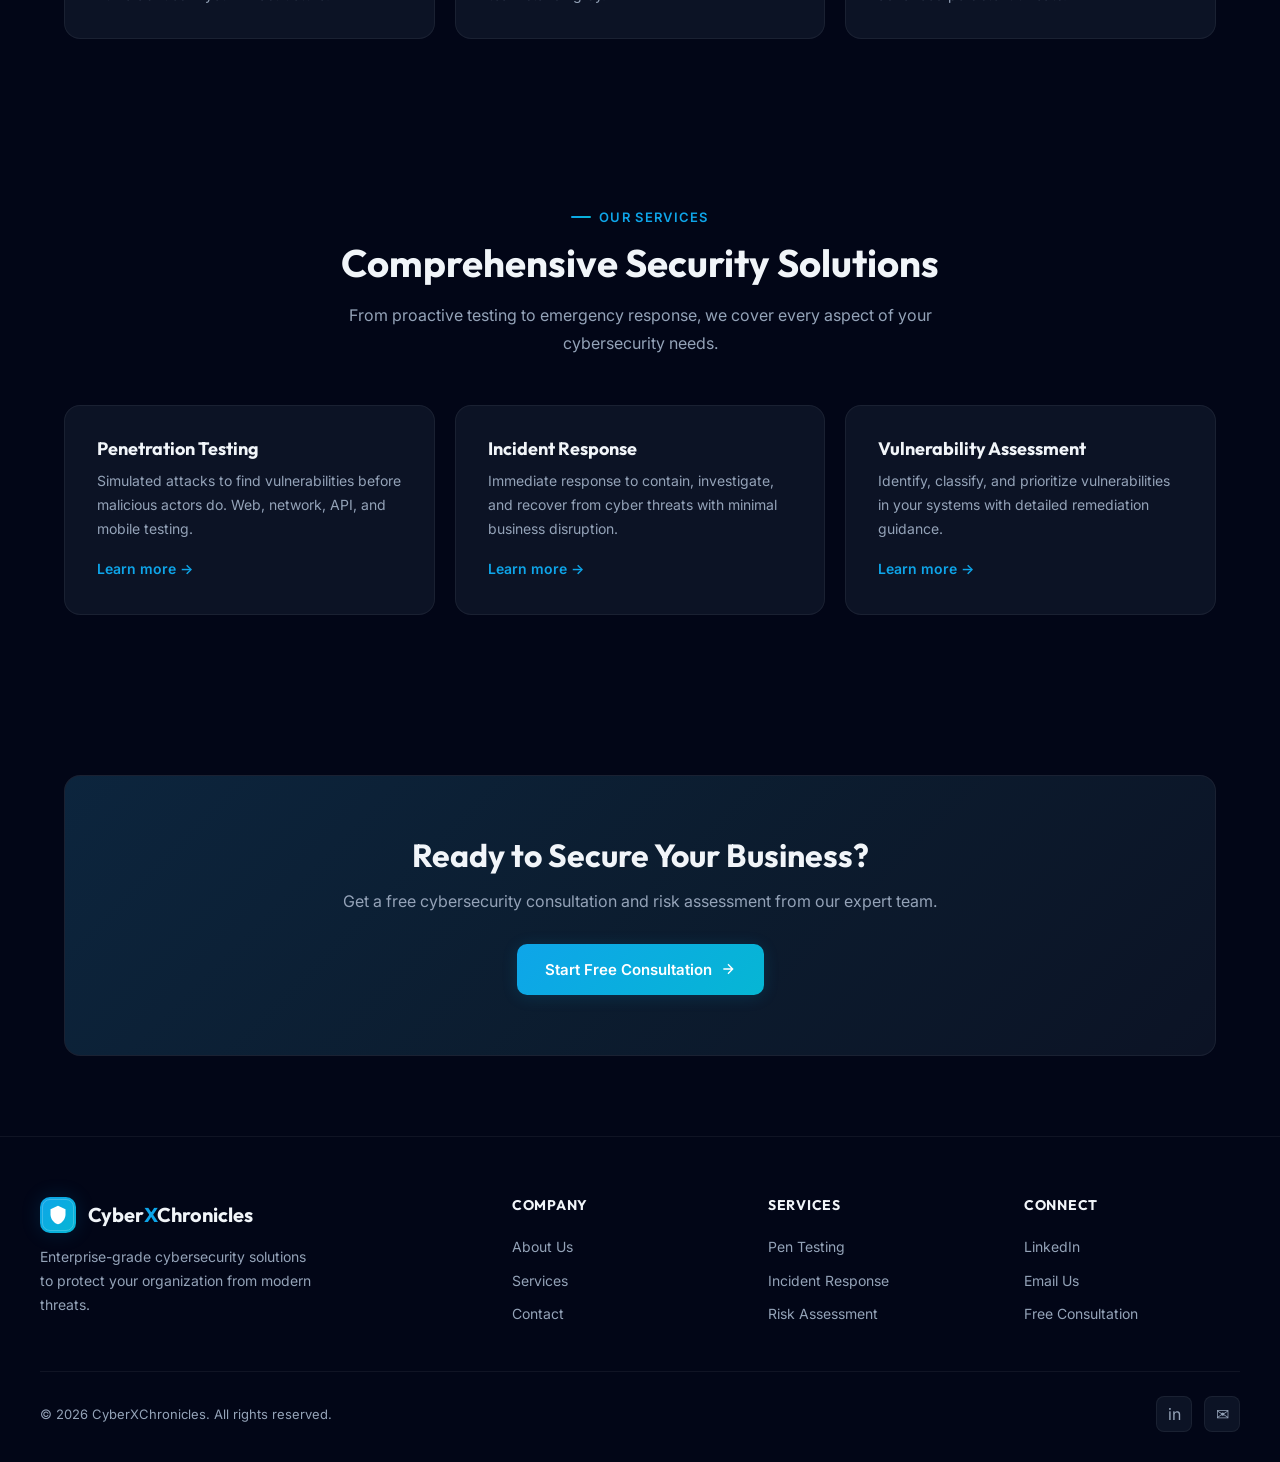
==== commit c18c45b0: "Fix HTML encoding issues in index.html" ====
--- a/index.html
+++ b/index.html
@@ -121,21 +121,18 @@
 
   <div class="grid grid-3">
     <div class="card">
-      <div class="card-icon">🎯</div>
       <h3>Penetration Testing</h3>
       <p>Simulated attacks to find vulnerabilities before malicious actors do. Web, network, API, and mobile testing.</p>
       <a href="services.html" class="card-link">Learn more →</a>
     </div>
 
     <div class="card">
-      <div class="card-icon">🚨</div>
       <h3>Incident Response</h3>
       <p>Immediate response to contain, investigate, and recover from cyber threats with minimal business disruption.</p>
       <a href="services.html" class="card-link">Learn more →</a>
     </div>
 
     <div class="card">
-      <div class="card-icon">📊</div>
       <h3>Vulnerability Assessment</h3>
       <p>Identify, classify, and prioritize vulnerabilities in your systems with detailed remediation guidance.</p>
       <a href="services.html" class="card-link">Learn more →</a>
--- a/style.css
+++ b/style.css
@@ -0,0 +1,697 @@
+@import url('https://fonts.googleapis.com/css2?family=Inter:wght@300;400;500;600;700&family=Outfit:wght@400;500;600;700;800&display=swap');
+
+:root {
+  --bg: #020617;
+  --bg-secondary: #0a0f1e;
+  --surface: rgba(15, 23, 42, 0.8);
+  --surface-hover: rgba(20, 30, 55, 0.9);
+  --primary: #0ea5e9;
+  --primary-light: #38bdf8;
+  --primary-dark: #0284c7;
+  --accent: #06b6d4;
+  --text: #94a3b8;
+  --text-light: #cbd5e1;
+  --text-white: #f1f5f9;
+  --border: rgba(255, 255, 255, 0.06);
+  --border-hover: rgba(14, 165, 233, 0.3);
+  --glow: rgba(14, 165, 233, 0.4);
+  --glow-subtle: rgba(14, 165, 233, 0.15);
+  --gradient-primary: linear-gradient(135deg, #0ea5e9, #06b6d4);
+  --gradient-hero: linear-gradient(135deg, rgba(14,165,233,0.12) 0%, rgba(6,182,212,0.06) 50%, transparent 100%);
+  --radius: 12px;
+  --radius-lg: 16px;
+  --transition: 0.3s cubic-bezier(0.4, 0, 0.2, 1);
+}
+
+*, *::before, *::after { box-sizing: border-box; margin: 0; padding: 0; }
+
+html { scroll-behavior: smooth; }
+
+body {
+  font-family: 'Inter', -apple-system, BlinkMacSystemFont, sans-serif;
+  background: var(--bg);
+  color: var(--text);
+  overflow-x: hidden;
+  line-height: 1.7;
+  -webkit-font-smoothing: antialiased;
+}
+
+h1, h2, h3, h4 { font-family: 'Outfit', sans-serif; color: var(--text-white); line-height: 1.2; }
+
+a { color: inherit; text-decoration: none; }
+
+/* ─── ANIMATED BACKGROUND ─── */
+#bgCanvas {
+  position: fixed; top: 0; left: 0;
+  width: 100%; height: 100%;
+  z-index: -2; opacity: 0.35;
+}
+
+.bg-glow {
+  position: fixed; border-radius: 50%; filter: blur(120px);
+  z-index: -1; pointer-events: none; opacity: 0.5;
+}
+.bg-glow-1 { width: 600px; height: 600px; top: -200px; right: -100px; background: rgba(14,165,233,0.08); }
+.bg-glow-2 { width: 500px; height: 500px; bottom: 10%; left: -150px; background: rgba(6,182,212,0.06); }
+
+/* ─── HEADER / NAV ─── */
+header {
+  display: flex; justify-content: space-between; align-items: center;
+  padding: 16px 40px;
+  position: sticky; top: 0; z-index: 100;
+  background: rgba(2, 6, 23, 0.75);
+  backdrop-filter: blur(20px) saturate(180%);
+  border-bottom: 1px solid var(--border);
+  transition: var(--transition);
+}
+
+.logo {
+  display: flex; align-items: center; gap: 12px;
+  font-family: 'Outfit', sans-serif;
+  font-weight: 700; font-size: 20px;
+  color: var(--text-white);
+}
+
+.logo-icon {
+  width: 36px; height: 36px;
+  border-radius: 10px;
+  background: var(--gradient-primary);
+  display: flex; align-items: center; justify-content: center;
+  box-shadow: 0 0 20px var(--glow-subtle);
+  position: relative;
+  overflow: hidden;
+}
+
+.logo-icon::after {
+  content: ''; position: absolute; inset: 2px;
+  border-radius: 8px;
+  border: 1px solid rgba(255,255,255,0.2);
+}
+
+.logo-icon svg { width: 20px; height: 20px; fill: white; }
+
+.logo-text span { color: var(--primary); }
+
+nav { display: flex; align-items: center; gap: 8px; }
+
+nav a {
+  padding: 8px 16px;
+  font-size: 14px; font-weight: 500;
+  color: var(--text);
+  border-radius: 8px;
+  transition: var(--transition);
+  position: relative;
+}
+
+nav a:hover, nav a.active {
+  color: var(--text-white);
+  background: rgba(14, 165, 233, 0.08);
+}
+
+nav a.active::after {
+  content: ''; position: absolute;
+  bottom: 0; left: 50%; transform: translateX(-50%);
+  width: 20px; height: 2px;
+  background: var(--primary);
+  border-radius: 2px;
+}
+
+.nav-cta {
+  padding: 8px 20px !important;
+  background: var(--gradient-primary) !important;
+  color: white !important;
+  font-weight: 600 !important;
+  border-radius: 8px !important;
+  box-shadow: 0 2px 12px var(--glow-subtle);
+  transition: var(--transition) !important;
+}
+
+.nav-cta:hover {
+  box-shadow: 0 4px 24px var(--glow) !important;
+  transform: translateY(-1px);
+  background: var(--gradient-primary) !important;
+}
+
+/* ─── HERO ─── */
+.hero {
+  text-align: center;
+  padding: 120px 20px 80px;
+  max-width: 900px;
+  margin: auto;
+  position: relative;
+}
+
+.hero-badge {
+  display: inline-flex; align-items: center; gap: 8px;
+  padding: 6px 16px;
+  background: rgba(14, 165, 233, 0.1);
+  border: 1px solid rgba(14, 165, 233, 0.2);
+  border-radius: 100px;
+  font-size: 13px; font-weight: 500;
+  color: var(--primary-light);
+  margin-bottom: 28px;
+  animation: fadeInUp 0.6s ease;
+}
+
+.hero-badge .dot {
+  width: 6px; height: 6px;
+  background: #22c55e;
+  border-radius: 50%;
+  animation: pulse-dot 2s ease-in-out infinite;
+}
+
+@keyframes pulse-dot {
+  0%, 100% { opacity: 1; box-shadow: 0 0 0 0 rgba(34,197,94,0.4); }
+  50% { opacity: 0.8; box-shadow: 0 0 0 6px rgba(34,197,94,0); }
+}
+
+.hero h1 {
+  font-size: clamp(36px, 5vw, 56px);
+  font-weight: 800;
+  letter-spacing: -0.02em;
+  margin-bottom: 20px;
+  animation: fadeInUp 0.6s ease 0.1s both;
+}
+
+.hero h1 .gradient-text {
+  background: var(--gradient-primary);
+  -webkit-background-clip: text;
+  -webkit-text-fill-color: transparent;
+  background-clip: text;
+}
+
+.hero .subtitle {
+  font-size: 17px;
+  color: var(--text);
+  max-width: 600px;
+  margin: 0 auto 36px;
+  animation: fadeInUp 0.6s ease 0.2s both;
+}
+
+.hero-actions {
+  display: flex; justify-content: center; gap: 14px; flex-wrap: wrap;
+  animation: fadeInUp 0.6s ease 0.3s both;
+}
+
+.hero-trust {
+  margin-top: 24px;
+  font-size: 13px;
+  color: var(--text);
+  opacity: 0.7;
+  animation: fadeInUp 0.6s ease 0.4s both;
+}
+
+/* ─── BUTTONS ─── */
+.btn-primary {
+  display: inline-flex; align-items: center; gap: 8px;
+  padding: 13px 28px;
+  background: var(--gradient-primary);
+  color: white; font-weight: 600; font-size: 15px;
+  border: none; border-radius: 10px; cursor: pointer;
+  transition: var(--transition);
+  box-shadow: 0 2px 16px var(--glow-subtle);
+  text-decoration: none;
+}
+
+.btn-primary:hover {
+  box-shadow: 0 6px 30px var(--glow);
+  transform: translateY(-2px);
+}
+
+.btn-secondary {
+  display: inline-flex; align-items: center; gap: 8px;
+  padding: 13px 28px;
+  background: transparent;
+  color: var(--text-light); font-weight: 600; font-size: 15px;
+  border: 1px solid var(--border); border-radius: 10px; cursor: pointer;
+  transition: var(--transition);
+  text-decoration: none;
+}
+
+.btn-secondary:hover {
+  border-color: var(--border-hover);
+  background: rgba(14, 165, 233, 0.05);
+  color: var(--text-white);
+}
+
+/* ─── SECTIONS ─── */
+.section {
+  max-width: 1200px;
+  margin: auto;
+  padding: 80px 24px;
+}
+
+.section-label {
+  display: inline-flex; align-items: center; gap: 8px;
+  font-size: 13px; font-weight: 600;
+  color: var(--primary);
+  text-transform: uppercase;
+  letter-spacing: 0.1em;
+  margin-bottom: 12px;
+}
+
+.section-label::before {
+  content: ''; width: 20px; height: 2px;
+  background: var(--gradient-primary);
+  border-radius: 2px;
+}
+
+.section h2 {
+  font-size: clamp(28px, 3vw, 40px);
+  font-weight: 700;
+  margin-bottom: 16px;
+}
+
+.section .section-desc {
+  color: var(--text);
+  font-size: 16px;
+  max-width: 600px;
+  margin-bottom: 48px;
+}
+
+.section-center { text-align: center; }
+.section-center .section-desc { margin-left: auto; margin-right: auto; }
+
+/* ─── STATS ─── */
+.stats-grid {
+  display: grid;
+  grid-template-columns: repeat(4, 1fr);
+  gap: 1px;
+  background: var(--border);
+  border-radius: var(--radius-lg);
+  overflow: hidden;
+  margin-bottom: 80px;
+  border: 1px solid var(--border);
+}
+
+.stat-item {
+  background: var(--bg-secondary);
+  padding: 36px 24px;
+  text-align: center;
+  transition: var(--transition);
+}
+
+.stat-item:hover { background: var(--surface); }
+
+.stat-number {
+  font-family: 'Outfit', sans-serif;
+  font-size: 36px; font-weight: 800;
+  color: var(--text-white);
+  margin-bottom: 6px;
+}
+
+.stat-number span { color: var(--primary); }
+
+.stat-label {
+  font-size: 13px; font-weight: 500;
+  color: var(--text);
+  text-transform: uppercase;
+  letter-spacing: 0.05em;
+}
+
+/* ─── CARDS ─── */
+.grid { display: grid; gap: 20px; }
+.grid-3 { grid-template-columns: repeat(auto-fit, minmax(320px, 1fr)); }
+.grid-2 { grid-template-columns: repeat(auto-fit, minmax(400px, 1fr)); }
+
+.card {
+  background: var(--surface);
+  border: 1px solid var(--border);
+  border-radius: var(--radius-lg);
+  padding: 32px;
+  transition: var(--transition);
+  position: relative;
+  overflow: hidden;
+}
+
+.card::before {
+  content: ''; position: absolute;
+  top: 0; left: 0; right: 0; height: 1px;
+  background: linear-gradient(90deg, transparent, var(--primary), transparent);
+  opacity: 0; transition: var(--transition);
+}
+
+.card:hover {
+  border-color: var(--border-hover);
+  transform: translateY(-4px);
+  box-shadow: 0 8px 32px rgba(0,0,0,0.3);
+}
+
+.card:hover::before { opacity: 1; }
+
+.card-icon {
+  width: 48px; height: 48px;
+  border-radius: 12px;
+  background: rgba(14, 165, 233, 0.1);
+  border: 1px solid rgba(14, 165, 233, 0.15);
+  display: flex; align-items: center; justify-content: center;
+  margin-bottom: 20px;
+  font-size: 22px;
+  transition: var(--transition);
+}
+
+.card:hover .card-icon {
+  background: rgba(14, 165, 233, 0.15);
+  box-shadow: 0 0 20px var(--glow-subtle);
+}
+
+.card h3 {
+  font-size: 18px; font-weight: 700;
+  margin-bottom: 10px;
+}
+
+.card p { font-size: 14px; line-height: 1.7; }
+
+.card-link {
+  display: inline-flex; align-items: center; gap: 6px;
+  margin-top: 16px;
+  font-size: 14px; font-weight: 600;
+  color: var(--primary);
+  transition: var(--transition);
+}
+
+.card-link:hover { gap: 10px; }
+
+/* ─── TESTIMONIALS ─── */
+.testimonial-card {
+  background: var(--surface);
+  border: 1px solid var(--border);
+  border-radius: var(--radius-lg);
+  padding: 32px;
+  position: relative;
+}
+
+.testimonial-card .quote {
+  font-size: 15px; line-height: 1.8;
+  color: var(--text-light);
+  margin-bottom: 20px;
+  font-style: italic;
+}
+
+.testimonial-author {
+  display: flex; align-items: center; gap: 12px;
+}
+
+.testimonial-avatar {
+  width: 40px; height: 40px;
+  border-radius: 50%;
+  background: var(--gradient-primary);
+  display: flex; align-items: center; justify-content: center;
+  font-family: 'Outfit', sans-serif;
+  font-weight: 700; font-size: 16px;
+  color: white;
+}
+
+.testimonial-name { font-weight: 600; font-size: 14px; color: var(--text-white); }
+.testimonial-role { font-size: 13px; color: var(--text); }
+
+/* ─── CTA BANNER ─── */
+.cta-banner {
+  background: var(--surface);
+  border: 1px solid var(--border);
+  border-radius: var(--radius-lg);
+  padding: 60px 40px;
+  text-align: center;
+  position: relative;
+  overflow: hidden;
+}
+
+.cta-banner::before {
+  content: ''; position: absolute; inset: 0;
+  background: var(--gradient-hero);
+  pointer-events: none;
+}
+
+.cta-banner h2 { font-size: 32px; margin-bottom: 14px; position: relative; }
+.cta-banner p { color: var(--text); margin-bottom: 28px; position: relative; }
+.cta-banner .btn-primary { position: relative; }
+
+/* ─── FORM STYLES ─── */
+.form-card {
+  background: var(--surface);
+  border: 1px solid var(--border);
+  border-radius: var(--radius-lg);
+  padding: 40px;
+}
+
+.form-group { margin-bottom: 20px; }
+
+.form-group label {
+  display: block;
+  font-size: 13px; font-weight: 600;
+  color: var(--text-light);
+  margin-bottom: 8px;
+  text-transform: uppercase;
+  letter-spacing: 0.05em;
+}
+
+.form-input,
+.form-select,
+.form-textarea {
+  width: 100%; padding: 14px 16px;
+  background: rgba(2, 6, 23, 0.6);
+  border: 1px solid var(--border);
+  border-radius: 10px;
+  color: var(--text-white);
+  font-family: 'Inter', sans-serif;
+  font-size: 14px;
+  transition: var(--transition);
+  outline: none;
+}
+
+.form-input:focus,
+.form-select:focus,
+.form-textarea:focus {
+  border-color: var(--primary);
+  box-shadow: 0 0 0 3px var(--glow-subtle);
+}
+
+.form-input::placeholder,
+.form-textarea::placeholder {
+  color: rgba(148, 163, 184, 0.5);
+}
+
+.form-select { appearance: none; cursor: pointer; }
+.form-textarea { resize: vertical; min-height: 120px; }
+
+.form-btn {
+  width: 100%; padding: 14px;
+  background: var(--gradient-primary);
+  color: white; font-weight: 700; font-size: 15px;
+  border: none; border-radius: 10px;
+  cursor: pointer;
+  transition: var(--transition);
+  font-family: 'Inter', sans-serif;
+}
+
+.form-btn:hover {
+  box-shadow: 0 6px 30px var(--glow);
+  transform: translateY(-2px);
+}
+
+.form-btn:disabled { opacity: 0.6; cursor: not-allowed; transform: none; }
+
+/* ─── INFO BOX ─── */
+.info-box {
+  background: rgba(14, 165, 233, 0.06);
+  border: 1px solid rgba(14, 165, 233, 0.15);
+  border-radius: var(--radius);
+  padding: 24px;
+  margin-top: 24px;
+}
+
+.info-box h4 { font-size: 16px; margin-bottom: 14px; }
+
+.info-item {
+  display: flex; align-items: center; gap: 10px;
+  padding: 6px 0;
+  font-size: 14px;
+}
+
+.info-item .check {
+  color: #22c55e; font-weight: bold;
+}
+
+/* ─── FOOTER ─── */
+footer {
+  border-top: 1px solid var(--border);
+  padding: 60px 24px 30px;
+}
+
+.footer-inner {
+  max-width: 1200px;
+  margin: auto;
+  display: grid;
+  grid-template-columns: 2fr 1fr 1fr 1fr;
+  gap: 40px;
+  margin-bottom: 40px;
+}
+
+.footer-brand p {
+  font-size: 14px;
+  margin-top: 12px;
+  max-width: 280px;
+}
+
+.footer-col h4 {
+  font-size: 14px; font-weight: 700;
+  color: var(--text-white);
+  margin-bottom: 16px;
+  text-transform: uppercase;
+  letter-spacing: 0.05em;
+}
+
+.footer-col a {
+  display: block;
+  font-size: 14px;
+  color: var(--text);
+  padding: 5px 0;
+  transition: var(--transition);
+}
+
+.footer-col a:hover { color: var(--primary); transform: translateX(4px); }
+
+.footer-bottom {
+  max-width: 1200px; margin: auto;
+  display: flex; justify-content: space-between; align-items: center;
+  padding-top: 24px;
+  border-top: 1px solid var(--border);
+  font-size: 13px;
+  color: var(--text);
+}
+
+.footer-socials { display: flex; gap: 12px; }
+
+.footer-socials a {
+  width: 36px; height: 36px;
+  border-radius: 8px;
+  background: var(--surface);
+  border: 1px solid var(--border);
+  display: flex; align-items: center; justify-content: center;
+  font-size: 16px;
+  transition: var(--transition);
+}
+
+.footer-socials a:hover {
+  border-color: var(--border-hover);
+  background: rgba(14,165,233,0.1);
+  color: var(--primary);
+}
+
+/* ─── PROCESS STEPS ─── */
+.process-grid {
+  display: grid;
+  grid-template-columns: repeat(auto-fit, minmax(220px, 1fr));
+  gap: 24px;
+  counter-reset: step;
+}
+
+.process-step {
+  text-align: center;
+  padding: 32px 20px;
+  position: relative;
+  counter-increment: step;
+}
+
+.process-step::before {
+  content: counter(step, decimal-leading-zero);
+  font-family: 'Outfit', sans-serif;
+  font-size: 48px; font-weight: 800;
+  color: rgba(14,165,233,0.1);
+  display: block;
+  margin-bottom: 12px;
+}
+
+.process-step h3 { font-size: 16px; margin-bottom: 8px; }
+.process-step p { font-size: 13px; }
+
+/* ─── TEAM ─── */
+.team-card {
+  background: var(--surface);
+  border: 1px solid var(--border);
+  border-radius: var(--radius-lg);
+  padding: 28px;
+  text-align: center;
+  transition: var(--transition);
+}
+
+.team-card:hover {
+  border-color: var(--border-hover);
+  transform: translateY(-4px);
+}
+
+.team-avatar {
+  width: 72px; height: 72px;
+  border-radius: 50%;
+  background: var(--gradient-primary);
+  margin: 0 auto 16px;
+  display: flex; align-items: center; justify-content: center;
+  font-family: 'Outfit', sans-serif;
+  font-size: 26px; font-weight: 700;
+  color: white;
+}
+
+.team-card h3 { font-size: 17px; margin-bottom: 4px; }
+.team-card .role { font-size: 13px; color: var(--primary); font-weight: 500; margin-bottom: 10px; }
+.team-card p { font-size: 13px; }
+
+/* ─── CONTACT GRID ─── */
+.contact-info-card {
+  background: var(--surface);
+  border: 1px solid var(--border);
+  border-radius: var(--radius-lg);
+  padding: 28px;
+  display: flex; align-items: flex-start; gap: 16px;
+  transition: var(--transition);
+}
+
+.contact-info-card:hover {
+  border-color: var(--border-hover);
+}
+
+.contact-info-icon {
+  width: 44px; height: 44px; min-width: 44px;
+  border-radius: 10px;
+  background: rgba(14,165,233,0.1);
+  display: flex; align-items: center; justify-content: center;
+  font-size: 20px;
+}
+
+.contact-info-card h4 { font-size: 15px; margin-bottom: 4px; }
+.contact-info-card p { font-size: 14px; }
+
+/* ─── ANIMATIONS ─── */
+@keyframes fadeInUp {
+  from { opacity: 0; transform: translateY(20px); }
+  to { opacity: 1; transform: translateY(0); }
+}
+
+.fade-in {
+  opacity: 0;
+  transform: translateY(24px);
+  transition: opacity 0.6s ease, transform 0.6s ease;
+}
+
+.fade-in.visible {
+  opacity: 1;
+  transform: translateY(0);
+}
+
+/* ─── RESPONSIVE ─── */
+@media (max-width: 900px) {
+  header { padding: 14px 20px; }
+  .stats-grid { grid-template-columns: repeat(2, 1fr); }
+  .footer-inner { grid-template-columns: 1fr 1fr; }
+  .grid-2 { grid-template-columns: 1fr; }
+}
+
+@media (max-width: 640px) {
+  header { flex-direction: column; gap: 12px; }
+  nav { flex-wrap: wrap; justify-content: center; }
+  .stats-grid { grid-template-columns: 1fr 1fr; }
+  .grid-3 { grid-template-columns: 1fr; }
+  .footer-inner { grid-template-columns: 1fr; }
+  .footer-bottom { flex-direction: column; gap: 12px; text-align: center; }
+  .hero { padding: 80px 16px 60px; }
+  .section { padding: 60px 16px; }
+}
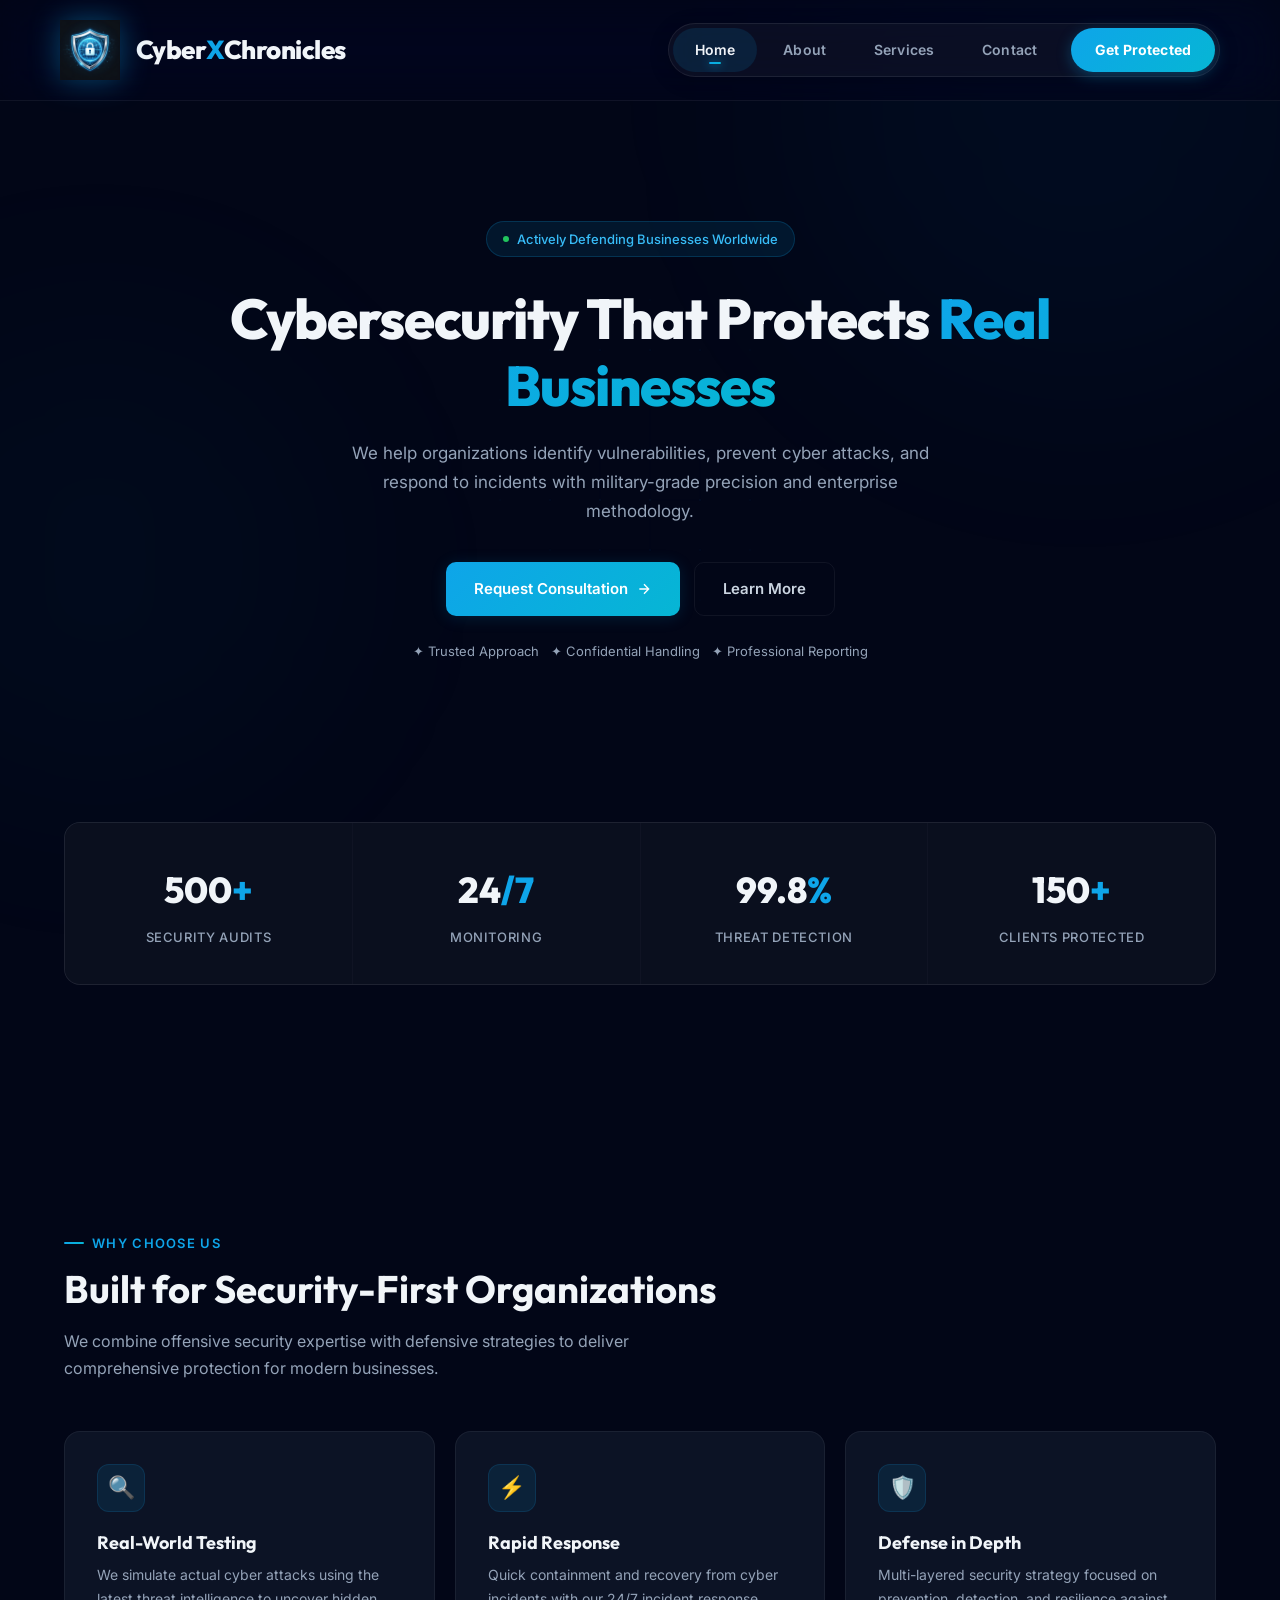
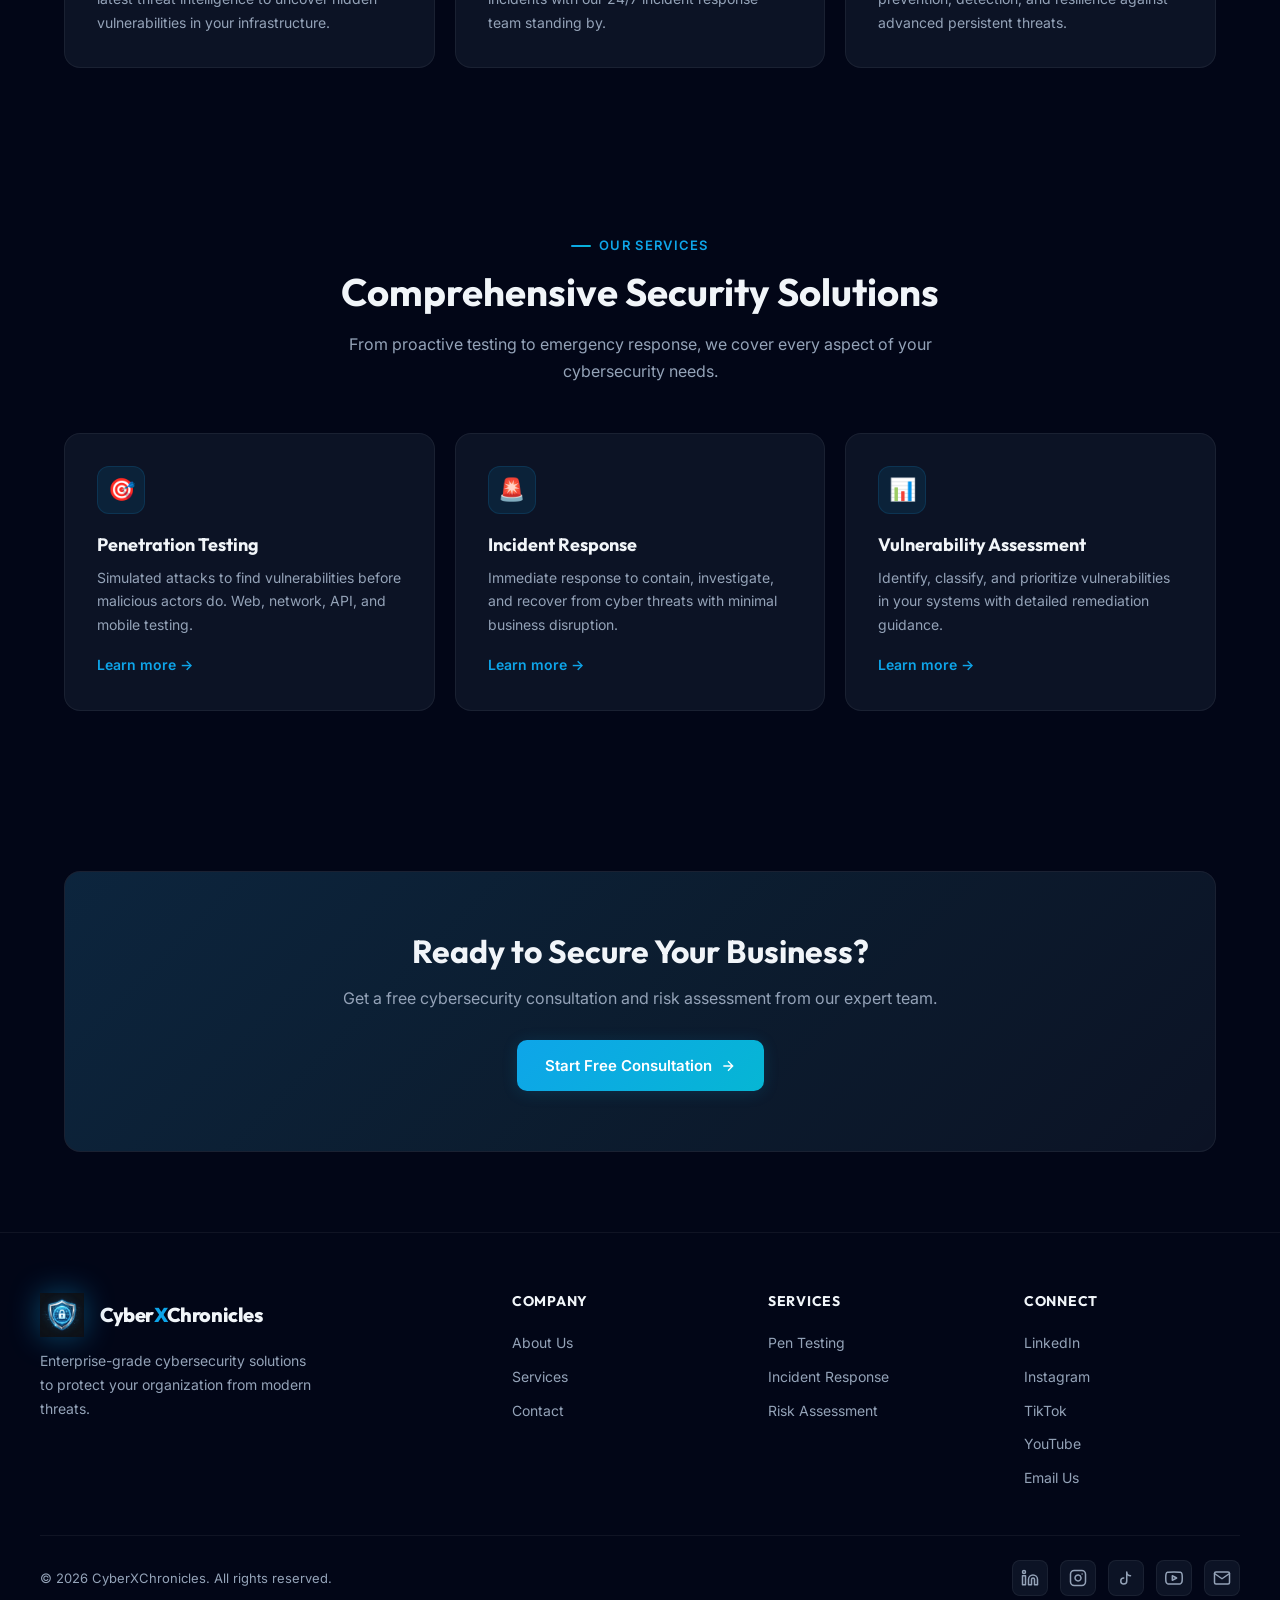
==== commit 5bded1b4: "Add files via upload" ====
--- a/index.html
+++ b/index.html
@@ -1,279 +1,293 @@
-<!DOCTYPE html>
-<html lang="en">
-<head>
-<meta charset="UTF-8">
-<meta name="viewport" content="width=device-width, initial-scale=1.0">
-<title>CyberXChronicles — Enterprise Cybersecurity Solutions</title>
-<meta name="description" content="CyberXChronicles provides enterprise-grade penetration testing, incident response, and vulnerability assessment services to protect your business.">
-<link rel="icon" href="https://img.icons8.com/fluency/48/cyber-security.png">
-<link rel="stylesheet" href="style.css">
-</head>
-
-<body>
-
-<!-- BG EFFECTS -->
-<canvas id="bgCanvas"></canvas>
-<div class="bg-glow bg-glow-1"></div>
-<div class="bg-glow bg-glow-2"></div>
-
-<!-- HEADER -->
-<header>
-  <a href="index.html" class="logo">
-    <div class="logo-icon">
-      <svg viewBox="0 0 24 24"><path d="M12 1L3 5v6c0 5.55 3.84 10.74 9 12 5.16-1.26 9-6.45 9-12V5l-9-4zm0 2.18l7 3.12v5.7c0 4.83-3.23 9.36-7 10.58-3.77-1.22-7-5.75-7-10.58V6.3l7-3.12zm-1 5.82v2h2v-2h-2zm0 4v4h2v-4h-2z"/></svg>
-    </div>
-    <span class="logo-text">Cyber<span>X</span>Chronicles</span>
-  </a>
-
-  <nav>
-    <a href="index.html" class="active">Home</a>
-    <a href="about.html">About</a>
-    <a href="services.html">Services</a>
-    <a href="contact.html">Contact</a>
-    <a href="services.html" class="nav-cta">Get Protected</a>
-  </nav>
-</header>
-
-<!-- HERO -->
-<section class="hero">
-  <div class="hero-badge">
-    <span class="dot"></span>
-    Actively Defending Businesses Worldwide
-  </div>
-
-  <h1>Cybersecurity That Protects <span class="gradient-text">Real Businesses</span></h1>
-
-  <p class="subtitle">
-    We help organizations identify vulnerabilities, prevent cyber attacks, and respond to incidents with military-grade precision and enterprise methodology.
-  </p>
-
-  <div class="hero-actions">
-    <a href="services.html" class="btn-primary">
-      Request Consultation
-      <svg width="16" height="16" viewBox="0 0 24 24" fill="none" stroke="currentColor" stroke-width="2"><path d="M5 12h14M12 5l7 7-7 7"/></svg>
-    </a>
-    <a href="about.html" class="btn-secondary">
-      Learn More
-    </a>
-  </div>
-
-  <p class="hero-trust">
-    ✦ Trusted Approach &nbsp; ✦ Confidential Handling &nbsp; ✦ Professional Reporting
-  </p>
-</section>
-
-<!-- STATS -->
-<section class="section fade-in">
-  <div class="stats-grid">
-    <div class="stat-item">
-      <div class="stat-number">500<span>+</span></div>
-      <div class="stat-label">Security Audits</div>
-    </div>
-    <div class="stat-item">
-      <div class="stat-number">24<span>/7</span></div>
-      <div class="stat-label">Monitoring</div>
-    </div>
-    <div class="stat-item">
-      <div class="stat-number">99.8<span>%</span></div>
-      <div class="stat-label">Threat Detection</div>
-    </div>
-    <div class="stat-item">
-      <div class="stat-number">150<span>+</span></div>
-      <div class="stat-label">Clients Protected</div>
-    </div>
-  </div>
-</section>
-
-<!-- WHY US -->
-<section class="section fade-in">
-  <div class="section-label">Why Choose Us</div>
-  <h2>Built for Security-First Organizations</h2>
-  <p class="section-desc">We combine offensive security expertise with defensive strategies to deliver comprehensive protection for modern businesses.</p>
-
-  <div class="grid grid-3">
-    <div class="card">
-      <div class="card-icon">🔍</div>
-      <h3>Real-World Testing</h3>
-      <p>We simulate actual cyber attacks using the latest threat intelligence to uncover hidden vulnerabilities in your infrastructure.</p>
-    </div>
-
-    <div class="card">
-      <div class="card-icon">⚡</div>
-      <h3>Rapid Response</h3>
-      <p>Quick containment and recovery from cyber incidents with our 24/7 incident response team standing by.</p>
-    </div>
-
-    <div class="card">
-      <div class="card-icon">🛡️</div>
-      <h3>Defense in Depth</h3>
-      <p>Multi-layered security strategy focused on prevention, detection, and resilience against advanced persistent threats.</p>
-    </div>
-  </div>
-</section>
-
-<!-- SERVICES -->
-<section class="section fade-in">
-  <div class="section-center">
-    <div class="section-label">Our Services</div>
-    <h2>Comprehensive Security Solutions</h2>
-    <p class="section-desc">From proactive testing to emergency response, we cover every aspect of your cybersecurity needs.</p>
-  </div>
-
-  <div class="grid grid-3">
-    <div class="card">
-      <h3>Penetration Testing</h3>
-      <p>Simulated attacks to find vulnerabilities before malicious actors do. Web, network, API, and mobile testing.</p>
-      <a href="services.html" class="card-link">Learn more →</a>
-    </div>
-
-    <div class="card">
-      <h3>Incident Response</h3>
-      <p>Immediate response to contain, investigate, and recover from cyber threats with minimal business disruption.</p>
-      <a href="services.html" class="card-link">Learn more →</a>
-    </div>
-
-    <div class="card">
-      <h3>Vulnerability Assessment</h3>
-      <p>Identify, classify, and prioritize vulnerabilities in your systems with detailed remediation guidance.</p>
-      <a href="services.html" class="card-link">Learn more →</a>
-    </div>
-  </div>
-</section>
-
-<!-- CTA -->
-<section class="section fade-in">
-  <div class="cta-banner">
-    <h2>Ready to Secure Your Business?</h2>
-    <p>Get a free cybersecurity consultation and risk assessment from our expert team.</p>
-    <a href="services.html" class="btn-primary">
-      Start Free Consultation
-      <svg width="16" height="16" viewBox="0 0 24 24" fill="none" stroke="currentColor" stroke-width="2"><path d="M5 12h14M12 5l7 7-7 7"/></svg>
-    </a>
-  </div>
-</section>
-
-<!-- FOOTER -->
-<footer>
-  <div class="footer-inner">
-    <div class="footer-brand">
-      <div class="logo">
-        <div class="logo-icon">
-          <svg viewBox="0 0 24 24"><path d="M12 1L3 5v6c0 5.55 3.84 10.74 9 12 5.16-1.26 9-6.45 9-12V5l-9-4z" fill="white"/></svg>
-        </div>
-        <span class="logo-text">Cyber<span>X</span>Chronicles</span>
-      </div>
-      <p>Enterprise-grade cybersecurity solutions to protect your organization from modern threats.</p>
-    </div>
-
-    <div class="footer-col">
-      <h4>Company</h4>
-      <a href="about.html">About Us</a>
-      <a href="services.html">Services</a>
-      <a href="contact.html">Contact</a>
-    </div>
-
-    <div class="footer-col">
-      <h4>Services</h4>
-      <a href="services.html">Pen Testing</a>
-      <a href="services.html">Incident Response</a>
-      <a href="services.html">Risk Assessment</a>
-    </div>
-
-    <div class="footer-col">
-      <h4>Connect</h4>
-      <a href="https://www.linkedin.com/company/cyberxchronicles/" target="_blank">LinkedIn</a>
-      <a href="contact.html">Email Us</a>
-      <a href="services.html">Free Consultation</a>
-    </div>
-  </div>
-
-  <div class="footer-bottom">
-    <span>© 2026 CyberXChronicles. All rights reserved.</span>
-    <div class="footer-socials">
-      <a href="https://www.linkedin.com/company/cyberxchronicles/" target="_blank" title="LinkedIn">in</a>
-      <a href="contact.html" title="Email">✉</a>
-    </div>
-  </div>
-</footer>
-
-<!-- SCRIPTS -->
-<script>
-// Grid animation
-const canvas = document.getElementById("bgCanvas");
-const ctx = canvas.getContext("2d");
-canvas.width = window.innerWidth;
-canvas.height = window.innerHeight;
-
-let offset = 0;
-let mouseX = canvas.width / 2;
-let mouseY = canvas.height / 2;
-
-document.addEventListener("mousemove", e => {
-  mouseX = e.clientX;
-  mouseY = e.clientY;
-});
-
-function drawGrid() {
-  ctx.clearRect(0, 0, canvas.width, canvas.height);
-
-  const spacing = 50;
-  const maxDist = 250;
-
-  for (let x = 0; x < canvas.width; x += spacing) {
-    for (let y = 0; y < canvas.height; y += spacing) {
-      const dx = x - mouseX;
-      const dy = y - mouseY;
-      const dist = Math.sqrt(dx * dx + dy * dy);
-      const alpha = Math.max(0.03, 0.15 * (1 - dist / maxDist));
-
-      ctx.beginPath();
-      ctx.arc(x, y, 1.2, 0, Math.PI * 2);
-      ctx.fillStyle = `rgba(14, 165, 233, ${alpha})`;
-      ctx.fill();
-
-      if (dist < maxDist) {
-        ctx.beginPath();
-        ctx.moveTo(x, y);
-        if (x + spacing < canvas.width) {
-          ctx.lineTo(x + spacing, y);
-          ctx.strokeStyle = `rgba(14, 165, 233, ${alpha * 0.4})`;
-          ctx.lineWidth = 0.5;
-          ctx.stroke();
-        }
-        ctx.beginPath();
-        ctx.moveTo(x, y);
-        if (y + spacing < canvas.height) {
-          ctx.lineTo(x, y + spacing);
-          ctx.strokeStyle = `rgba(14, 165, 233, ${alpha * 0.4})`;
-          ctx.lineWidth = 0.5;
-          ctx.stroke();
-        }
-      }
-    }
-  }
-
-  offset += 0.2;
-  requestAnimationFrame(drawGrid);
-}
-
-drawGrid();
-
-window.addEventListener("resize", () => {
-  canvas.width = window.innerWidth;
-  canvas.height = window.innerHeight;
-});
-
-// Scroll reveal
-const observer = new IntersectionObserver((entries) => {
-  entries.forEach(entry => {
-    if (entry.isIntersecting) {
-      entry.target.classList.add('visible');
-    }
-  });
-}, { threshold: 0.1 });
-
-document.querySelectorAll('.fade-in').forEach(el => observer.observe(el));
-</script>
-
-</body>
-</html>
+<!DOCTYPE html>
+<html lang="en">
+<head>
+<meta charset="UTF-8">
+<meta name="viewport" content="width=device-width, initial-scale=1.0">
+<title>CyberXChronicles — Enterprise Cybersecurity Solutions</title>
+<meta name="description" content="CyberXChronicles provides enterprise-grade penetration testing, incident response, and vulnerability assessment services to protect your business.">
+<link rel="icon" href="favicon.png">
+<link rel="stylesheet" href="style.css">
+</head>
+
+<body>
+
+<!-- BG EFFECTS -->
+<canvas id="bgCanvas"></canvas>
+<div class="bg-glow bg-glow-1"></div>
+<div class="bg-glow bg-glow-2"></div>
+
+<!-- HEADER -->
+<header>
+  <a href="index.html" class="logo">
+    <img src="favicon.png" alt="CyberXChronicles Icon" class="logo-img">
+    <span class="logo-text">Cyber<span>X</span>Chronicles</span>
+  </a>
+
+  <nav>
+    <a href="index.html" class="active">Home</a>
+    <a href="about.html">About</a>
+    <a href="services.html">Services</a>
+    <a href="contact.html">Contact</a>
+    <a href="services.html" class="nav-cta">Get Protected</a>
+  </nav>
+</header>
+
+<!-- HERO -->
+<section class="hero">
+  <div class="hero-badge">
+    <span class="dot"></span>
+    Actively Defending Businesses Worldwide
+  </div>
+
+  <h1>Cybersecurity That Protects <span class="gradient-text">Real Businesses</span></h1>
+
+  <p class="subtitle">
+    We help organizations identify vulnerabilities, prevent cyber attacks, and respond to incidents with military-grade precision and enterprise methodology.
+  </p>
+
+  <div class="hero-actions">
+    <a href="services.html" class="btn-primary">
+      Request Consultation
+      <svg width="16" height="16" viewBox="0 0 24 24" fill="none" stroke="currentColor" stroke-width="2"><path d="M5 12h14M12 5l7 7-7 7"/></svg>
+    </a>
+    <a href="about.html" class="btn-secondary">
+      Learn More
+    </a>
+  </div>
+
+  <p class="hero-trust">
+    ✦ Trusted Approach &nbsp; ✦ Confidential Handling &nbsp; ✦ Professional Reporting
+  </p>
+</section>
+
+<!-- STATS -->
+<section class="section fade-in">
+  <div class="stats-grid">
+    <div class="stat-item">
+      <div class="stat-number">500<span>+</span></div>
+      <div class="stat-label">Security Audits</div>
+    </div>
+    <div class="stat-item">
+      <div class="stat-number">24<span>/7</span></div>
+      <div class="stat-label">Monitoring</div>
+    </div>
+    <div class="stat-item">
+      <div class="stat-number">99.8<span>%</span></div>
+      <div class="stat-label">Threat Detection</div>
+    </div>
+    <div class="stat-item">
+      <div class="stat-number">150<span>+</span></div>
+      <div class="stat-label">Clients Protected</div>
+    </div>
+  </div>
+</section>
+
+<!-- WHY US -->
+<section class="section fade-in">
+  <div class="section-label">Why Choose Us</div>
+  <h2>Built for Security-First Organizations</h2>
+  <p class="section-desc">We combine offensive security expertise with defensive strategies to deliver comprehensive protection for modern businesses.</p>
+
+  <div class="grid grid-3">
+    <div class="card">
+      <div class="card-icon">🔍</div>
+      <h3>Real-World Testing</h3>
+      <p>We simulate actual cyber attacks using the latest threat intelligence to uncover hidden vulnerabilities in your infrastructure.</p>
+    </div>
+
+    <div class="card">
+      <div class="card-icon">⚡</div>
+      <h3>Rapid Response</h3>
+      <p>Quick containment and recovery from cyber incidents with our 24/7 incident response team standing by.</p>
+    </div>
+
+    <div class="card">
+      <div class="card-icon">🛡️</div>
+      <h3>Defense in Depth</h3>
+      <p>Multi-layered security strategy focused on prevention, detection, and resilience against advanced persistent threats.</p>
+    </div>
+  </div>
+</section>
+
+<!-- SERVICES -->
+<section class="section fade-in">
+  <div class="section-center">
+    <div class="section-label">Our Services</div>
+    <h2>Comprehensive Security Solutions</h2>
+    <p class="section-desc">From proactive testing to emergency response, we cover every aspect of your cybersecurity needs.</p>
+  </div>
+
+  <div class="grid grid-3">
+    <div class="card">
+      <div class="card-icon">🎯</div>
+      <h3>Penetration Testing</h3>
+      <p>Simulated attacks to find vulnerabilities before malicious actors do. Web, network, API, and mobile testing.</p>
+      <a href="services.html" class="card-link">Learn more →</a>
+    </div>
+
+    <div class="card">
+      <div class="card-icon">🚨</div>
+      <h3>Incident Response</h3>
+      <p>Immediate response to contain, investigate, and recover from cyber threats with minimal business disruption.</p>
+      <a href="services.html" class="card-link">Learn more →</a>
+    </div>
+
+    <div class="card">
+      <div class="card-icon">📊</div>
+      <h3>Vulnerability Assessment</h3>
+      <p>Identify, classify, and prioritize vulnerabilities in your systems with detailed remediation guidance.</p>
+      <a href="services.html" class="card-link">Learn more →</a>
+    </div>
+  </div>
+</section>
+
+<!-- CTA -->
+<section class="section fade-in">
+  <div class="cta-banner">
+    <h2>Ready to Secure Your Business?</h2>
+    <p>Get a free cybersecurity consultation and risk assessment from our expert team.</p>
+    <a href="services.html" class="btn-primary">
+      Start Free Consultation
+      <svg width="16" height="16" viewBox="0 0 24 24" fill="none" stroke="currentColor" stroke-width="2"><path d="M5 12h14M12 5l7 7-7 7"/></svg>
+    </a>
+  </div>
+</section>
+
+<!-- FOOTER -->
+<footer>
+  <div class="footer-inner">
+    <div class="footer-brand">
+      <div class="logo">
+        <img src="favicon.png" alt="CyberXChronicles Icon" class="logo-img">
+        <span class="logo-text">Cyber<span>X</span>Chronicles</span>
+      </div>
+      <p>Enterprise-grade cybersecurity solutions to protect your organization from modern threats.</p>
+    </div>
+
+    <div class="footer-col">
+      <h4>Company</h4>
+      <a href="about.html">About Us</a>
+      <a href="services.html">Services</a>
+      <a href="contact.html">Contact</a>
+    </div>
+
+    <div class="footer-col">
+      <h4>Services</h4>
+      <a href="services.html">Pen Testing</a>
+      <a href="services.html">Incident Response</a>
+      <a href="services.html">Risk Assessment</a>
+    </div>
+
+    <div class="footer-col">
+      <h4>Connect</h4>
+      <a href="https://www.linkedin.com/company/cyberxchronicles/" target="_blank">LinkedIn</a>
+      <a href="https://www.instagram.com/cyberxchronicles/" target="_blank">Instagram</a>
+      <a href="https://www.tiktok.com/@cyberxchronicles" target="_blank">TikTok</a>
+      <a href="https://www.youtube.com/@cyberxchronicles" target="_blank">YouTube</a>
+      <a href="contact.html">Email Us</a>
+    </div>
+  </div>
+
+  <div class="footer-bottom">
+    <span>© 2026 CyberXChronicles. All rights reserved.</span>
+    <div class="footer-socials">
+      <a href="https://www.linkedin.com/company/cyberxchronicles/" target="_blank" title="LinkedIn">
+        <svg width="18" height="18" viewBox="0 0 24 24" fill="none" stroke="currentColor" stroke-width="2" stroke-linecap="round" stroke-linejoin="round"><path d="M16 8a6 6 0 0 1 6 6v7h-4v-7a2 2 0 0 0-2-2 2 2 0 0 0-2 2v7h-4v-7a6 6 0 0 1 6-6z"/><rect x="2" y="9" width="4" height="12"/><circle cx="4" cy="4" r="2"/></svg>
+      </a>
+      <a href="https://www.instagram.com/cyberxchronicles/" target="_blank" title="Instagram">
+        <svg width="18" height="18" viewBox="0 0 24 24" fill="none" stroke="currentColor" stroke-width="2" stroke-linecap="round" stroke-linejoin="round"><rect x="2" y="2" width="20" height="20" rx="5" ry="5"/><path d="M16 11.37A4 4 0 1 1 12.63 8 4 4 0 0 1 16 11.37z"/><line x1="17.5" y1="6.5" x2="17.51" y2="6.5"/></svg>
+      </a>
+      <a href="https://www.tiktok.com/@cyberxchronicles" target="_blank" title="TikTok">
+        <svg width="18" height="18" viewBox="0 0 24 24" fill="none" stroke="currentColor" stroke-width="2" stroke-linecap="round" stroke-linejoin="round"><path d="M9 12a4 4 0 1 0 4 4V4a5 5 0 0 0 5 5"/></svg>
+      </a>
+      <a href="https://www.youtube.com/@cyberxchronicles" target="_blank" title="YouTube">
+        <svg width="18" height="18" viewBox="0 0 24 24" fill="none" stroke="currentColor" stroke-width="2" stroke-linecap="round" stroke-linejoin="round"><path d="M22.54 6.42a2.78 2.78 0 0 0-1.94-2C18.88 4 12 4 12 4s-6.88 0-8.6.42a2.78 2.78 0 0 0-1.94 2C1 8.14 1 12 1 12s0 3.86.42 5.58a2.78 2.78 0 0 0 1.94 2c1.71.42 8.6.42 8.6.42s6.88 0 8.6-.42a2.78 2.78 0 0 0 1.94-2C23 15.86 23 12 23 12s0-3.86-.42-5.58z"/><polygon points="9.75 15.02 15.5 12 9.75 8.98 9.75 15.02"/></svg>
+      </a>
+      <a href="contact.html" title="Email">
+        <svg width="18" height="18" viewBox="0 0 24 24" fill="none" stroke="currentColor" stroke-width="2" stroke-linecap="round" stroke-linejoin="round"><path d="M4 4h16c1.1 0 2 .9 2 2v12c0 1.1-.9 2-2 2H4c-1.1 0-2-.9-2-2V6c0-1.1.9-2 2-2z"/><polyline points="22,6 12,13 2,6"/></svg>
+      </a>
+    </div>
+  </div>
+</footer>
+
+<!-- SCRIPTS -->
+<script>
+// Grid animation
+const canvas = document.getElementById("bgCanvas");
+const ctx = canvas.getContext("2d");
+canvas.width = window.innerWidth;
+canvas.height = window.innerHeight;
+
+let offset = 0;
+let mouseX = canvas.width / 2;
+let mouseY = canvas.height / 2;
+
+document.addEventListener("mousemove", e => {
+  mouseX = e.clientX;
+  mouseY = e.clientY;
+});
+
+function drawGrid() {
+  ctx.clearRect(0, 0, canvas.width, canvas.height);
+
+  const spacing = 50;
+  const maxDist = 250;
+
+  for (let x = 0; x < canvas.width; x += spacing) {
+    for (let y = 0; y < canvas.height; y += spacing) {
+      const dx = x - mouseX;
+      const dy = y - mouseY;
+      const dist = Math.sqrt(dx * dx + dy * dy);
+      const alpha = Math.max(0.03, 0.15 * (1 - dist / maxDist));
+
+      ctx.beginPath();
+      ctx.arc(x, y, 1.2, 0, Math.PI * 2);
+      ctx.fillStyle = `rgba(14, 165, 233, ${alpha})`;
+      ctx.fill();
+
+      if (dist < maxDist) {
+        ctx.beginPath();
+        ctx.moveTo(x, y);
+        if (x + spacing < canvas.width) {
+          ctx.lineTo(x + spacing, y);
+          ctx.strokeStyle = `rgba(14, 165, 233, ${alpha * 0.4})`;
+          ctx.lineWidth = 0.5;
+          ctx.stroke();
+        }
+        ctx.beginPath();
+        ctx.moveTo(x, y);
+        if (y + spacing < canvas.height) {
+          ctx.lineTo(x, y + spacing);
+          ctx.strokeStyle = `rgba(14, 165, 233, ${alpha * 0.4})`;
+          ctx.lineWidth = 0.5;
+          ctx.stroke();
+        }
+      }
+    }
+  }
+
+  offset += 0.2;
+  requestAnimationFrame(drawGrid);
+}
+
+drawGrid();
+
+window.addEventListener("resize", () => {
+  canvas.width = window.innerWidth;
+  canvas.height = window.innerHeight;
+});
+
+// Scroll reveal
+const observer = new IntersectionObserver((entries) => {
+  entries.forEach(entry => {
+    if (entry.isIntersecting) {
+      entry.target.classList.add('visible');
+    }
+  });
+}, { threshold: 0.1 });
+
+document.querySelectorAll('.fade-in').forEach(el => observer.observe(el));
+</script>
+
+</body>
+</html>
--- a/style.css
+++ b/style.css
@@ -57,79 +57,110 @@
 /* ─── HEADER / NAV ─── */
 header {
   display: flex; justify-content: space-between; align-items: center;
-  padding: 16px 40px;
+  padding: 20px 60px;
   position: sticky; top: 0; z-index: 100;
-  background: rgba(2, 6, 23, 0.75);
-  backdrop-filter: blur(20px) saturate(180%);
+  background: rgba(2, 6, 23, 0.6);
+  backdrop-filter: blur(24px) saturate(200%);
   border-bottom: 1px solid var(--border);
   transition: var(--transition);
 }
 
 .logo {
-  display: flex; align-items: center; gap: 12px;
+  display: flex; align-items: center; gap: 16px;
   font-family: 'Outfit', sans-serif;
-  font-weight: 700; font-size: 20px;
+  font-weight: 800; font-size: 26px;
   color: var(--text-white);
-}
-
-.logo-icon {
-  width: 36px; height: 36px;
-  border-radius: 10px;
+  letter-spacing: -0.02em;
+}
+
+.logo-img {
+  width: 60px;
+  height: 60px;
+  object-fit: contain;
+  filter: drop-shadow(0 0 15px rgba(14, 165, 233, 0.4));
+  transition: var(--transition);
+}
+
+.logo:hover .logo-img {
+  filter: drop-shadow(0 0 18px var(--primary));
+  transform: scale(1.1) rotate(5deg);
+}
+
+.logo-text span { color: var(--primary); }
+
+nav {
+  display: flex;
+  align-items: center;
+  gap: 4px;
+  background: rgba(255, 255, 255, 0.04);
+  padding: 4px;
+  border-radius: 100px;
+  border: 1px solid rgba(255, 255, 255, 0.08);
+  backdrop-filter: blur(20px);
+  box-shadow: 0 4px 20px rgba(0, 0, 0, 0.2);
+  transition: border-color 0.3s ease, box-shadow 0.3s ease;
+}
+
+nav:hover {
+  border-color: rgba(14, 165, 233, 0.3);
+  box-shadow: 0 4px 25px rgba(14, 165, 233, 0.15);
+}
+
+nav a {
+  padding: 10px 22px;
+  font-size: 14px;
+  font-weight: 600;
+  color: var(--text);
+  border-radius: 100px;
+  transition: all 0.3s cubic-bezier(0.4, 0, 0.2, 1);
+  position: relative;
+  letter-spacing: 0.01em;
+}
+
+nav a:hover {
+  color: var(--text-white);
+  background: rgba(255, 255, 255, 0.05);
+}
+
+nav a.active {
+  color: var(--text-white);
+  background: rgba(14, 165, 233, 0.12);
+}
+
+nav a::after {
+  content: '';
+  position: absolute;
+  bottom: 8px;
+  left: 50%;
+  width: 0;
+  height: 2px;
   background: var(--gradient-primary);
-  display: flex; align-items: center; justify-content: center;
-  box-shadow: 0 0 20px var(--glow-subtle);
-  position: relative;
-  overflow: hidden;
-}
-
-.logo-icon::after {
-  content: ''; position: absolute; inset: 2px;
-  border-radius: 8px;
-  border: 1px solid rgba(255,255,255,0.2);
-}
-
-.logo-icon svg { width: 20px; height: 20px; fill: white; }
-
-.logo-text span { color: var(--primary); }
-
-nav { display: flex; align-items: center; gap: 8px; }
-
-nav a {
-  padding: 8px 16px;
-  font-size: 14px; font-weight: 500;
-  color: var(--text);
-  border-radius: 8px;
-  transition: var(--transition);
-  position: relative;
-}
-
-nav a:hover, nav a.active {
-  color: var(--text-white);
-  background: rgba(14, 165, 233, 0.08);
-}
-
-nav a.active::after {
-  content: ''; position: absolute;
-  bottom: 0; left: 50%; transform: translateX(-50%);
-  width: 20px; height: 2px;
-  background: var(--primary);
   border-radius: 2px;
+  transform: translateX(-50%);
+  transition: width 0.3s ease;
+  box-shadow: 0 0 10px var(--primary);
+}
+
+nav a.active::after,
+nav a:hover::after {
+  width: 12px;
 }
 
 .nav-cta {
-  padding: 8px 20px !important;
+  padding: 10px 24px !important;
   background: var(--gradient-primary) !important;
   color: white !important;
-  font-weight: 600 !important;
-  border-radius: 8px !important;
-  box-shadow: 0 2px 12px var(--glow-subtle);
-  transition: var(--transition) !important;
+  font-weight: 700 !important;
+  border-radius: 100px !important;
+  box-shadow: 0 4px 15px rgba(14, 165, 233, 0.3) !important;
+  transition: all 0.4s cubic-bezier(0.175, 0.885, 0.32, 1.275) !important;
+  margin-left: 8px;
 }
 
 .nav-cta:hover {
-  box-shadow: 0 4px 24px var(--glow) !important;
-  transform: translateY(-1px);
-  background: var(--gradient-primary) !important;
+  box-shadow: 0 8px 25px rgba(14, 165, 233, 0.5) !important;
+  transform: scale(1.05) translateY(-2px);
+  filter: brightness(1.1);
 }
 
 /* ─── HERO ─── */
@@ -527,6 +558,15 @@
   margin-bottom: 40px;
 }
 
+.footer-brand .logo-img {
+  width: 44px;
+  height: 44px;
+}
+
+.footer-brand .logo {
+  font-size: 20px;
+}
+
 .footer-brand p {
   font-size: 14px;
   margin-top: 12px;
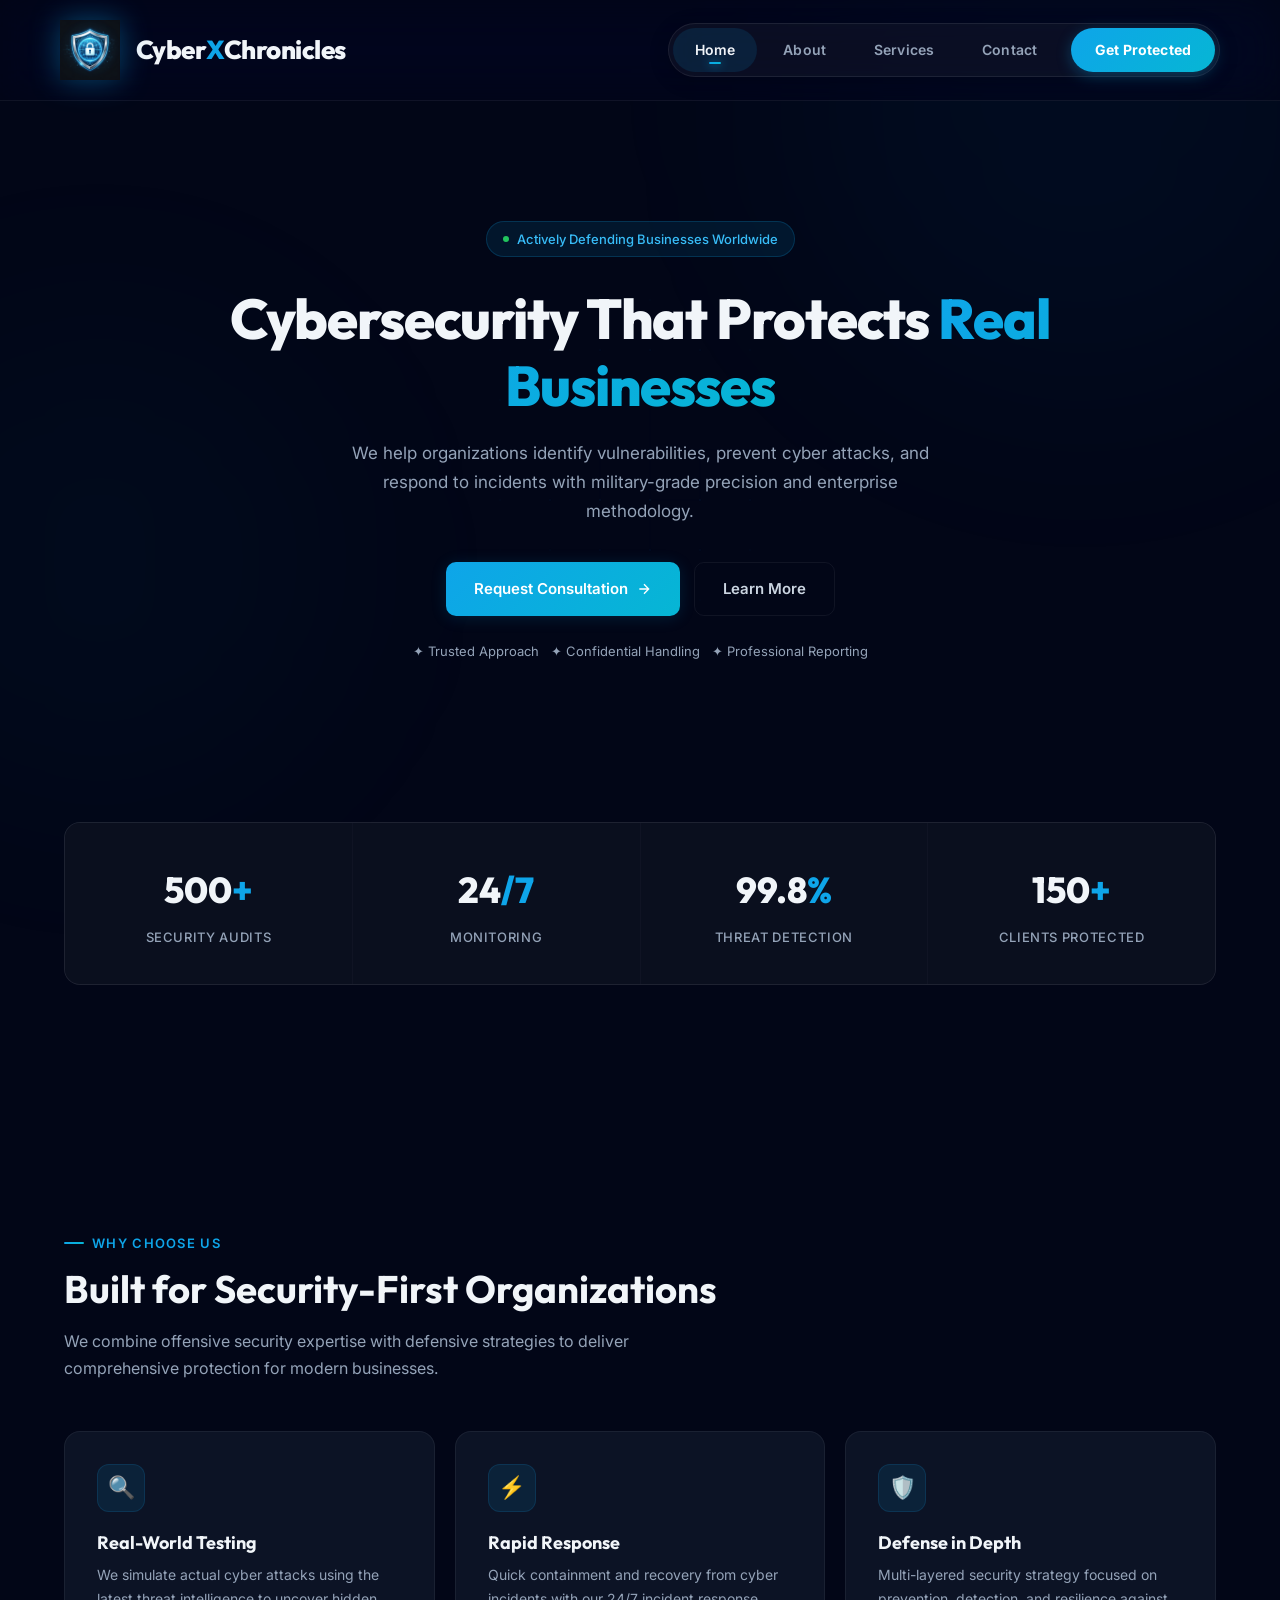
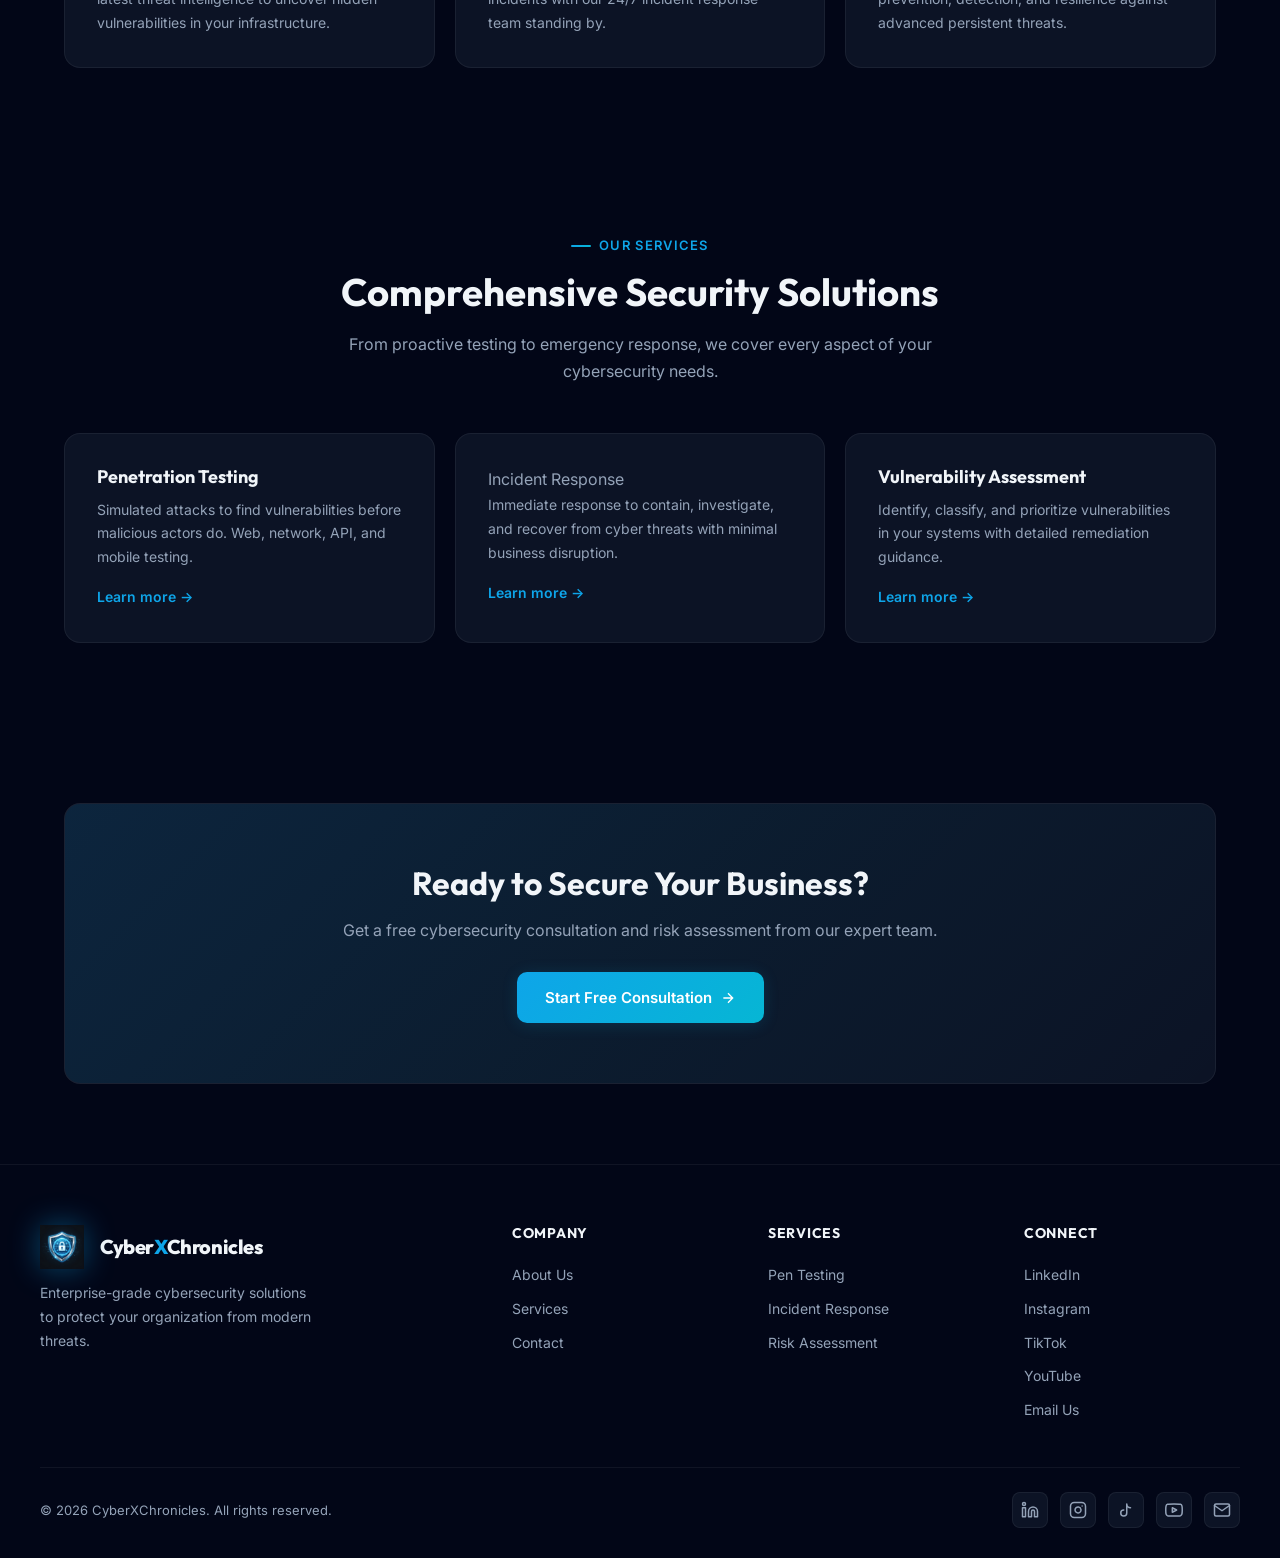
==== commit cdbc4e8b: "Remove card icons from service descriptions Removed card icons from Penetration Testing and Vulnerab" ====
--- a/index.html
+++ b/index.html
@@ -119,21 +119,18 @@
 
   <div class="grid grid-3">
     <div class="card">
-      <div class="card-icon">🎯</div>
       <h3>Penetration Testing</h3>
       <p>Simulated attacks to find vulnerabilities before malicious actors do. Web, network, API, and mobile testing.</p>
       <a href="services.html" class="card-link">Learn more →</a>
     </div>
 
-    <div class="card">
-      <div class="card-icon">🚨</div>
+    <div class="card"
       <h3>Incident Response</h3>
       <p>Immediate response to contain, investigate, and recover from cyber threats with minimal business disruption.</p>
       <a href="services.html" class="card-link">Learn more →</a>
     </div>
 
     <div class="card">
-      <div class="card-icon">📊</div>
       <h3>Vulnerability Assessment</h3>
       <p>Identify, classify, and prioritize vulnerabilities in your systems with detailed remediation guidance.</p>
       <a href="services.html" class="card-link">Learn more →</a>
